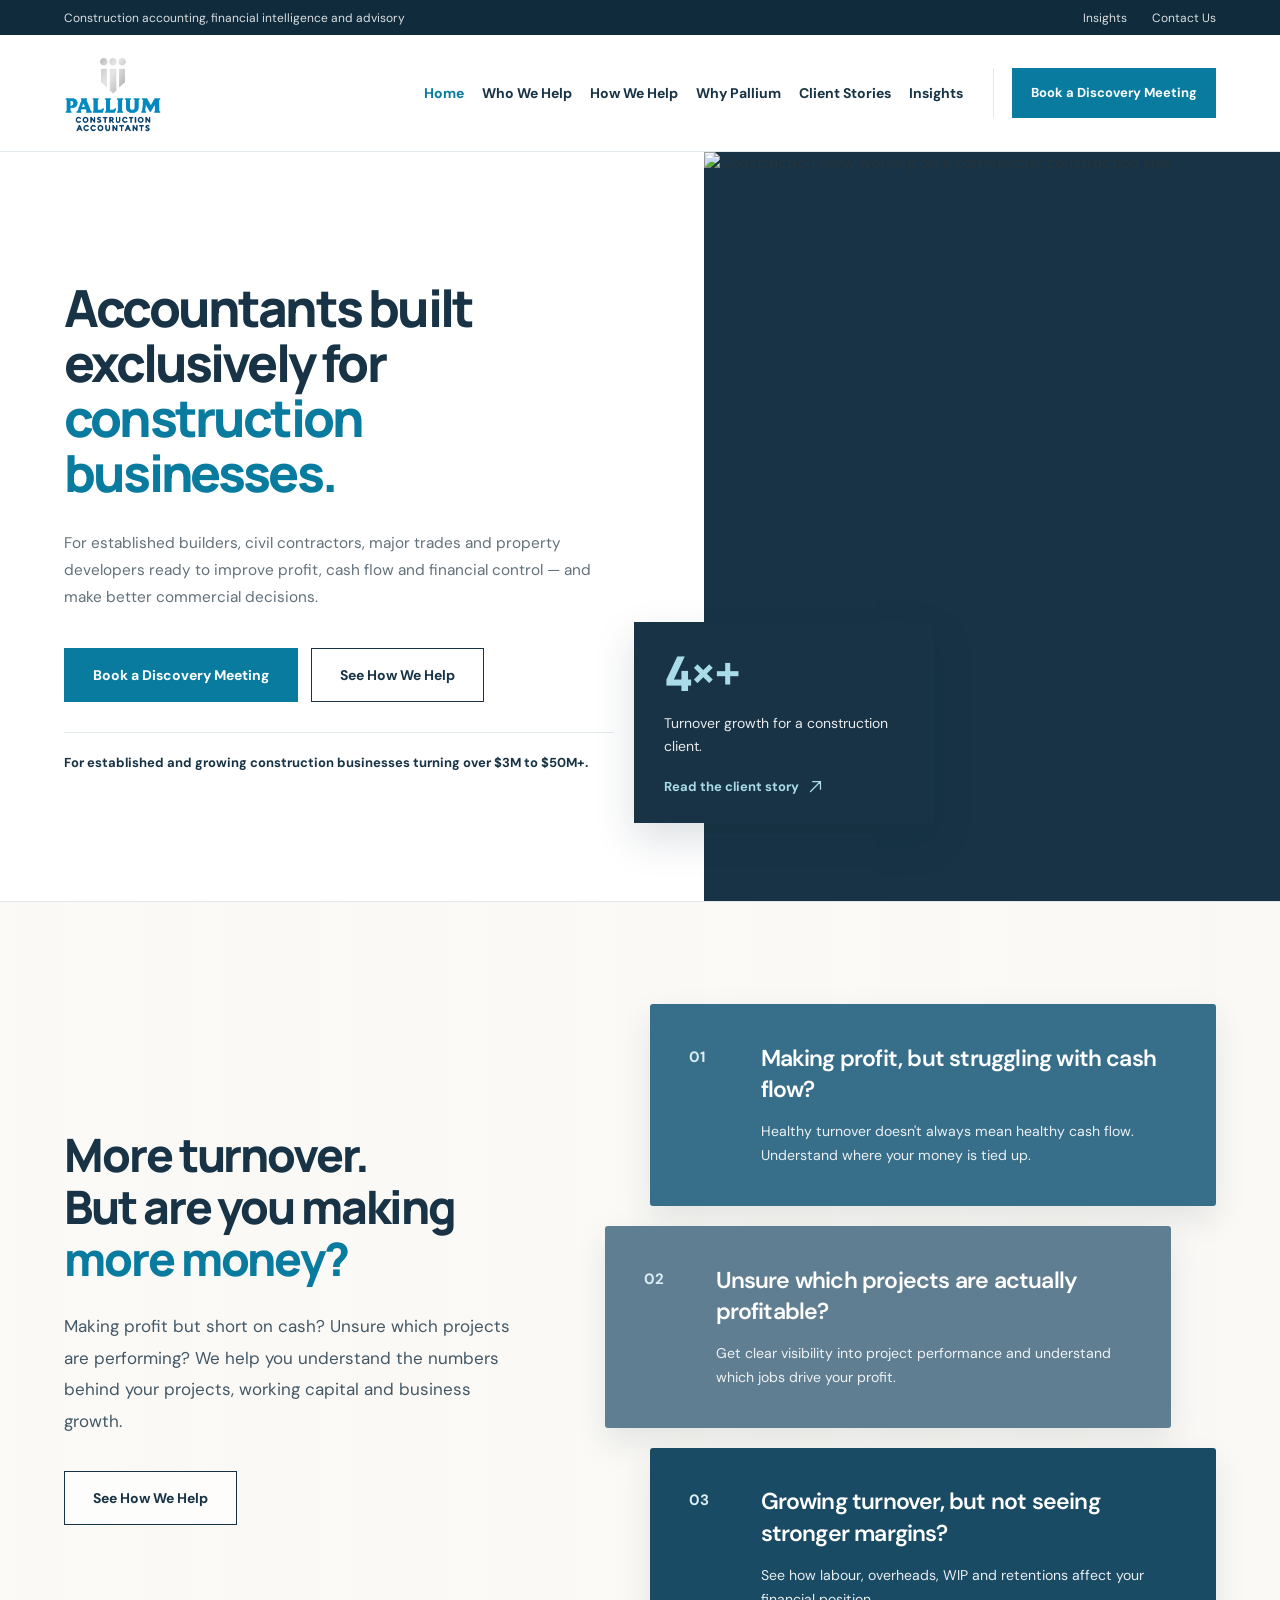
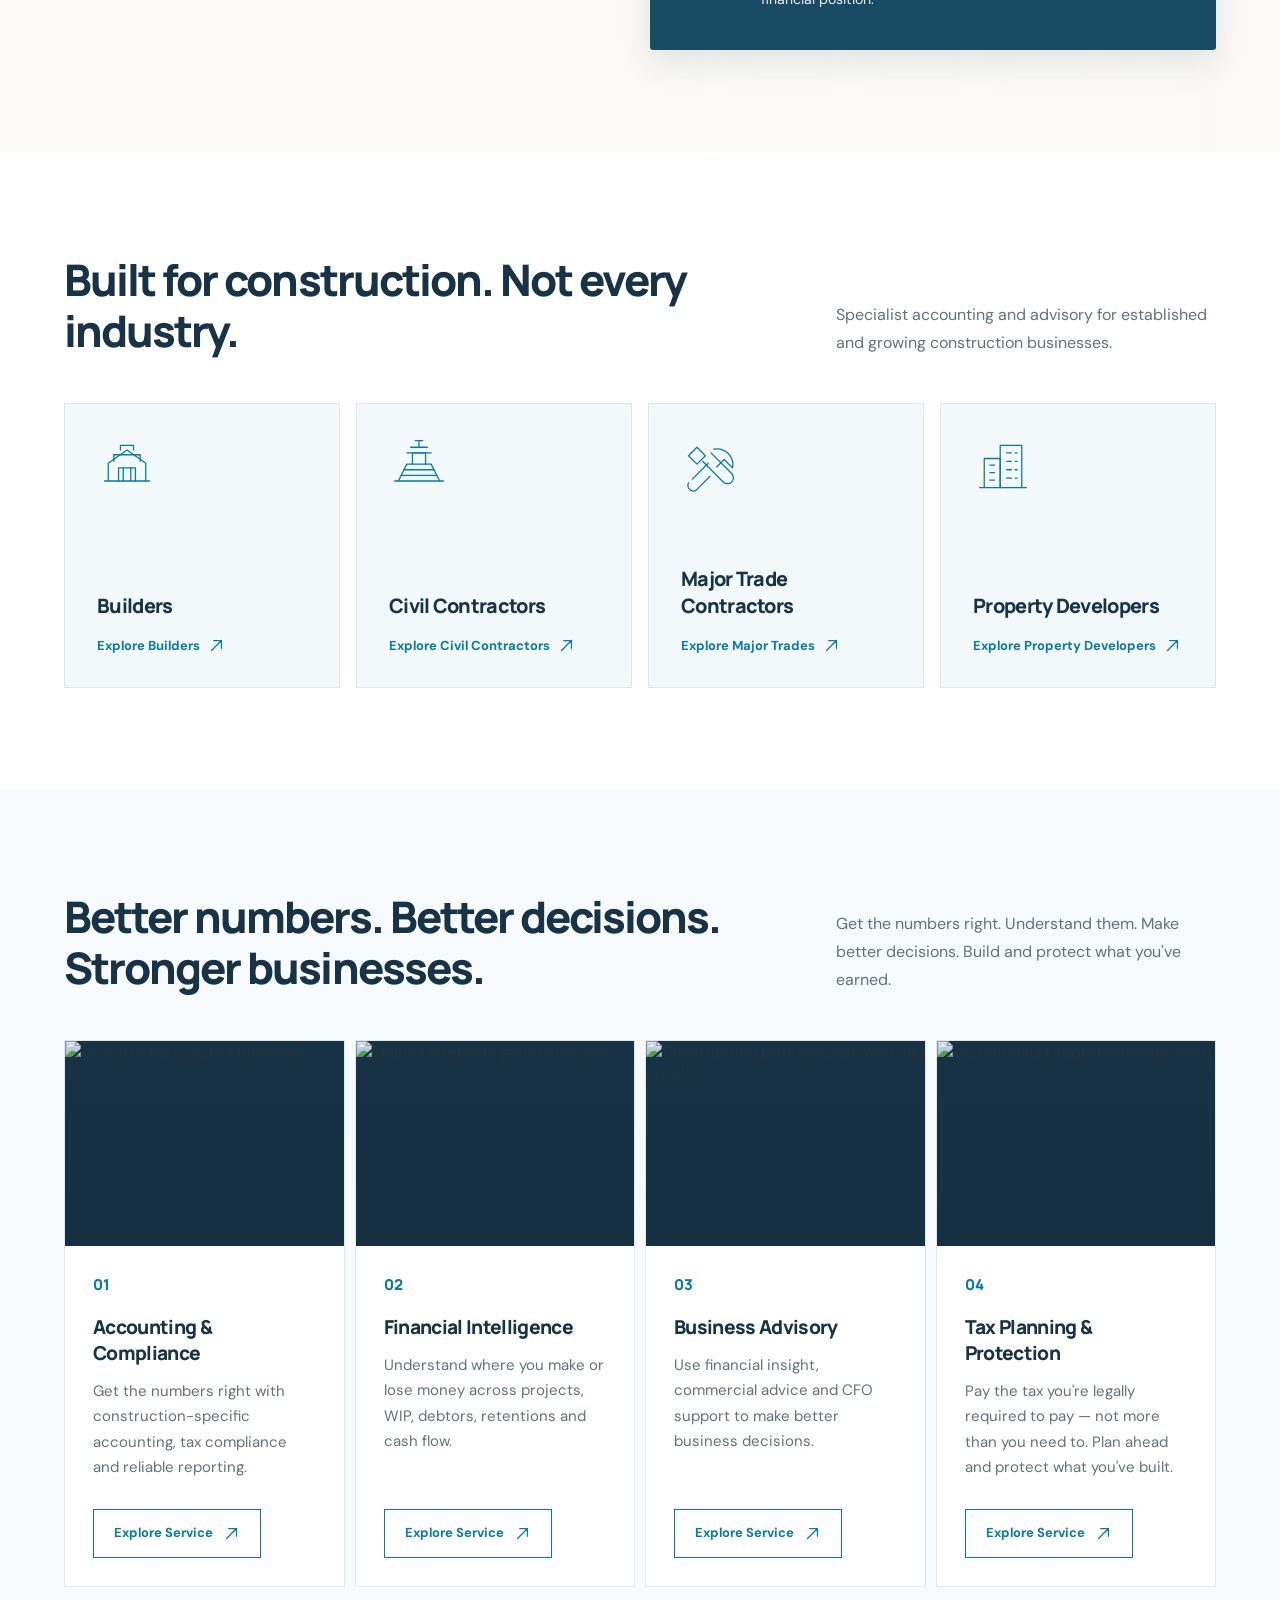
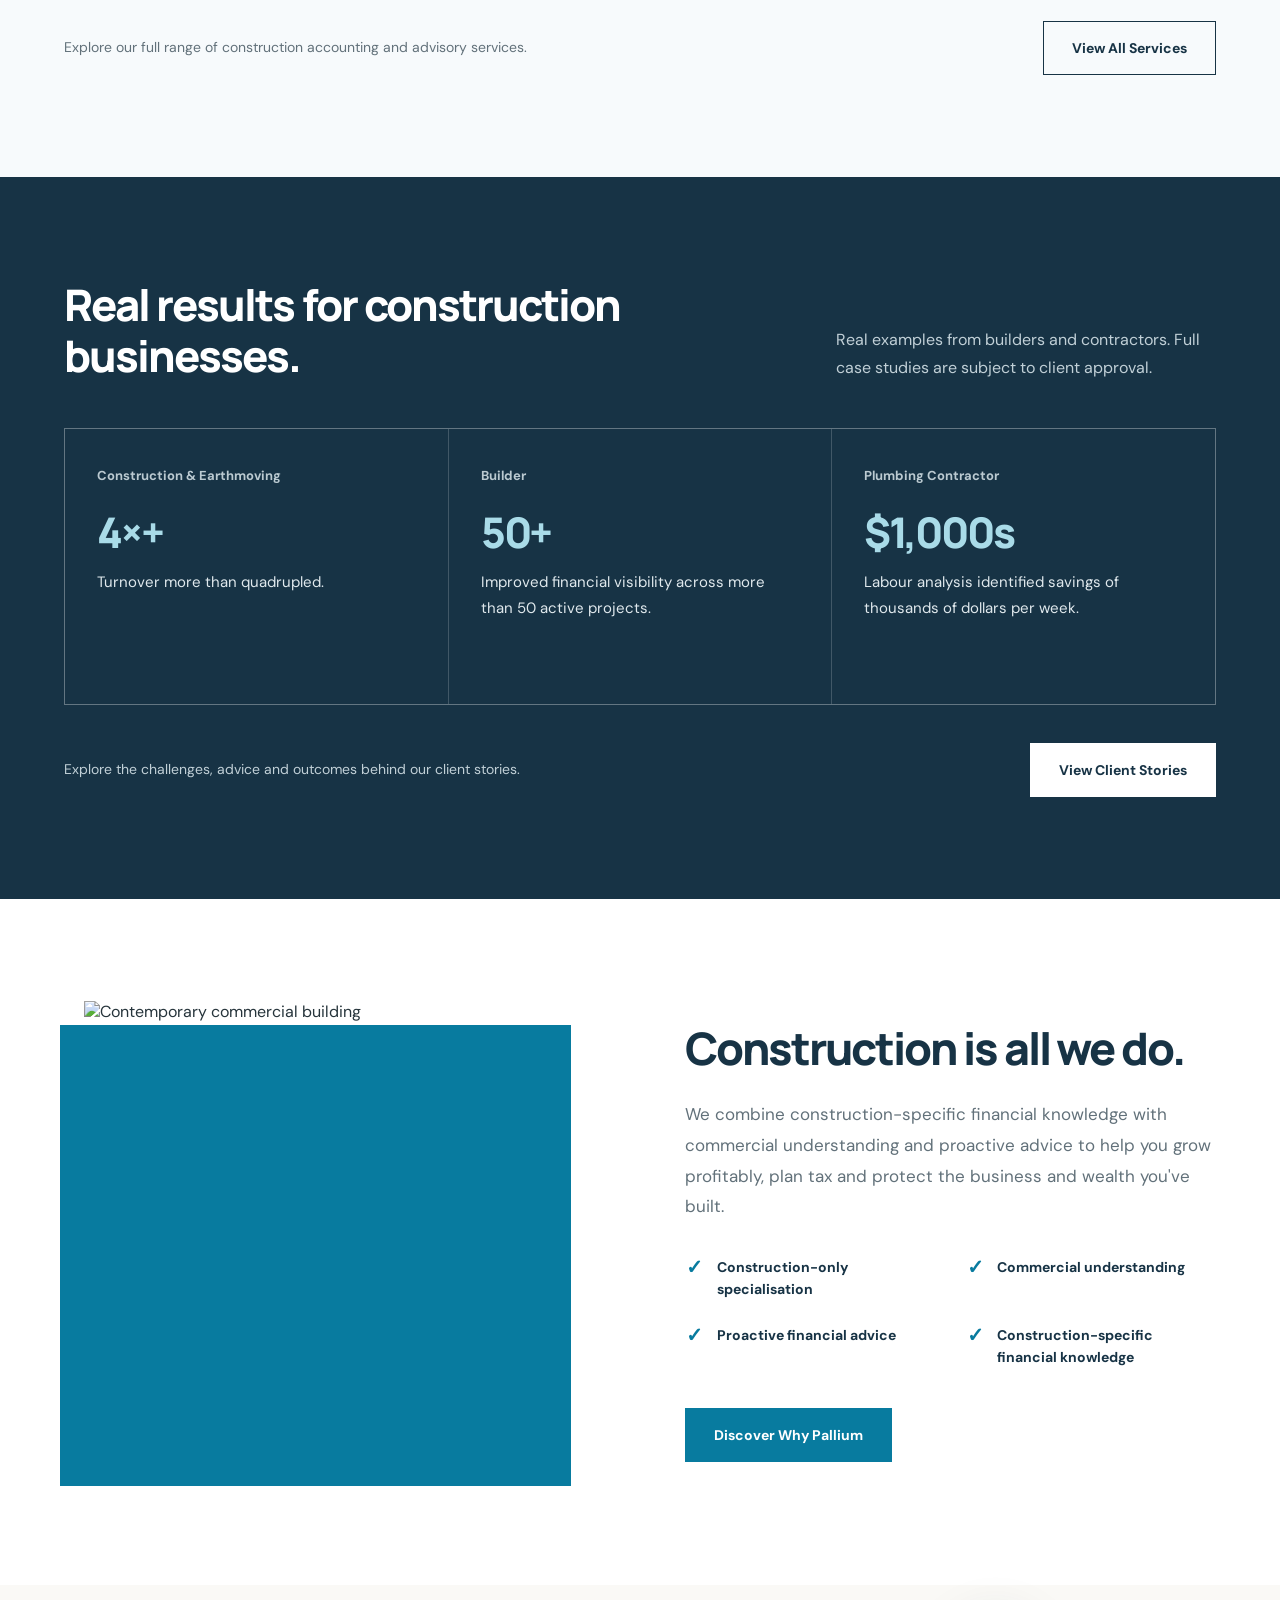
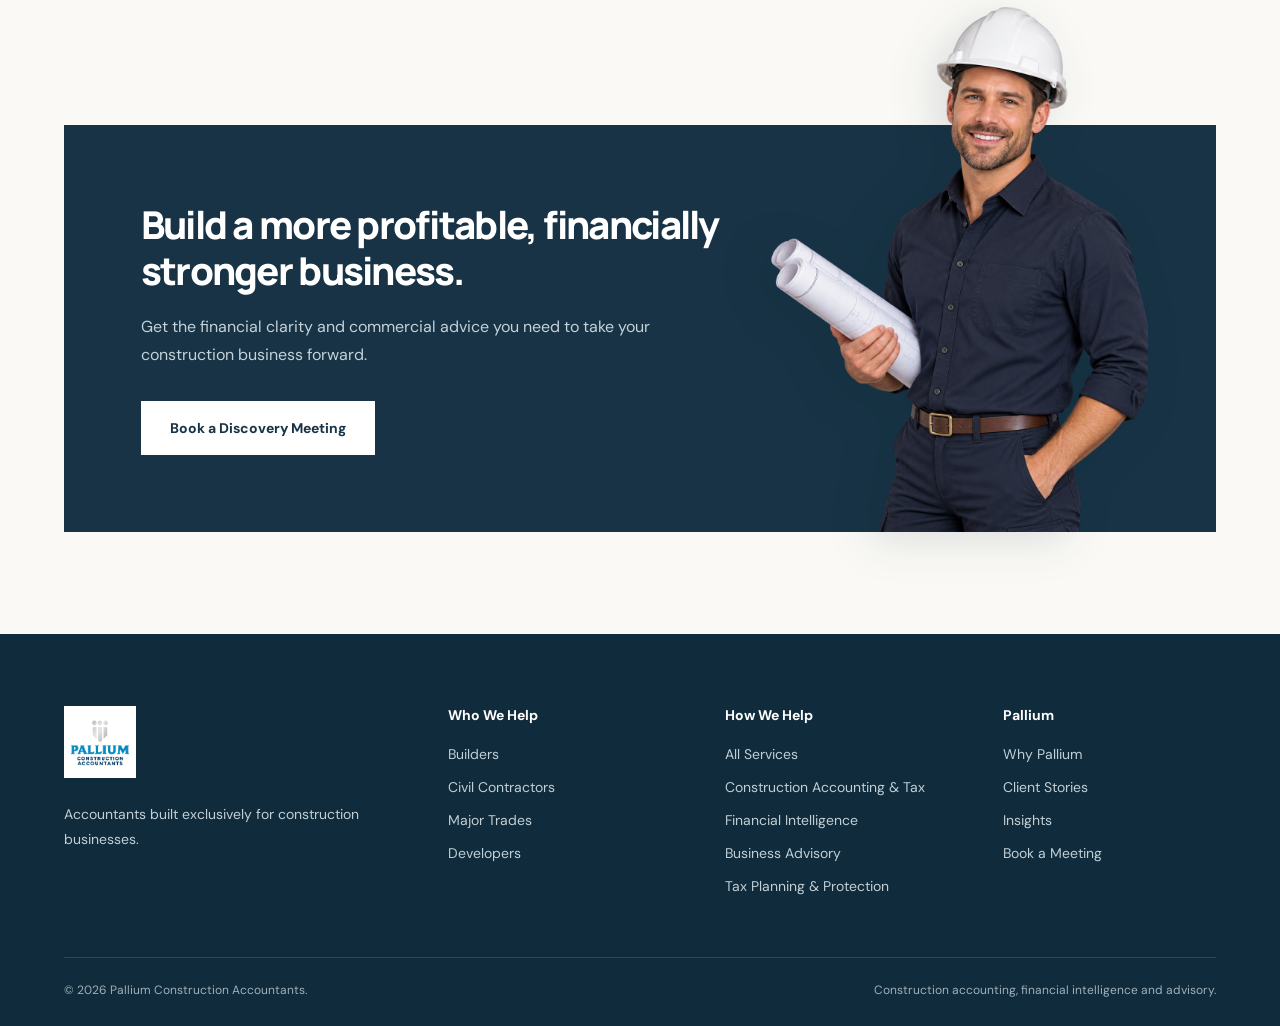
==== index.html @ 5f6cdbf8 "Add files via upload" ====
<!DOCTYPE html>
<html lang="en-AU">
<head>
  <meta charset="UTF-8">
  <meta name="viewport" content="width=device-width, initial-scale=1.0">

  <title>Pallium | Construction Accountants &amp; Business Advisory</title>
  <meta name="description" content="Specialist construction accounting, financial intelligence and advisory for builders, civil contractors, major trades and property developers.">

  <link rel="preconnect" href="https://fonts.googleapis.com">
  <link rel="preconnect" href="https://fonts.gstatic.com" crossorigin>
  <link href="https://fonts.googleapis.com/css2?family=DM+Sans:wght@400;500;600;700&family=Manrope:wght@400;500;600;700;800&display=swap" rel="stylesheet">

  <style>
    /* =========================================
       GLOBAL
    ========================================= */

    :root {
      --navy: #173345;
      --navy-dark: #102b3b;
      --blue: #087b9f;
      --blue-dark: #056380;
      --sky: #a9dbe8;
      --ivory: #faf9f6;
      --light: #f4f8fa;
      --text: #26343b;
      --muted: #62717a;
      --border: #e0e8eb;
      --heading: "Manrope", sans-serif;
      --body: "DM Sans", sans-serif;
      --container: 1360px;
      --gutter: clamp(22px, 5vw, 80px);
      --header-height: 116px;
      --header-scrolled-height: 100px;
    }

    *,
    *::before,
    *::after {
      box-sizing: border-box;
      margin: 0;
      padding: 0;
    }

    html {
      scroll-behavior: smooth;
      scroll-padding-top: 112px;
    }

    body {
      background: #fff;
      color: var(--text);
      font-family: var(--body);
      -webkit-font-smoothing: antialiased;
      overflow-x: hidden;
    }

    a {
      color: inherit;
      text-decoration: none;
    }

    button {
      font: inherit;
      cursor: pointer;
    }

    img,
    svg {
      display: block;
    }

    img {
      max-width: 100%;
    }

    :focus-visible {
      outline: 3px solid var(--blue);
      outline-offset: 4px;
    }

    .container {
      width: min(
        calc(100% - var(--gutter) * 2),
        var(--container)
      );
      margin-inline: auto;
    }

    .section {
      padding: clamp(76px, 8vw, 116px) 0;
    }

    .section-title {
      color: var(--navy);
      font-family: var(--heading);
      font-size: clamp(32px, 3.4vw, 46px);
      font-weight: 800;
      line-height: 1.17;
      letter-spacing: -.045em;
    }

    .section-description {
      color: var(--muted);
      font-size: 16px;
      line-height: 1.75;
    }

    .section-heading {
      display: flex;
      align-items: end;
      justify-content: space-between;
      gap: 40px;
      margin-bottom: 46px;
    }

    .section-heading .section-title {
      max-width: 780px;
    }

    .section-heading .section-description {
      max-width: 380px;
    }

    /* =========================================
       BUTTONS
    ========================================= */

    .btn {
      display: inline-flex;
      align-items: center;
      justify-content: center;
      gap: 10px;
      min-height: 54px;
      padding: 0 28px;
      border: 1.5px solid transparent;
      border-radius: 0;
      font-family: var(--body);
      font-size: 14px;
      font-weight: 700;
      line-height: 1.3;
      text-align: center;
      transition:
        background .2s ease,
        color .2s ease,
        border-color .2s ease;
    }

    .btn-primary {
      background: var(--blue);
      border-color: var(--blue);
      color: #fff;
    }

    .btn-primary:hover {
      background: var(--blue-dark);
      border-color: var(--blue-dark);
    }

    .btn-outline {
      background: transparent;
      border-color: var(--navy);
      color: var(--navy);
    }

    .btn-outline:hover {
      background: var(--navy);
      color: #fff;
    }

    .btn-white {
      background: #fff;
      border-color: #fff;
      color: var(--navy);
    }

    .btn-white:hover {
      background: var(--sky);
      border-color: var(--sky);
    }

    .text-link {
      display: inline-flex;
      align-items: center;
      justify-content: center;
      gap: 10px;
      min-height: 49px;
      padding: 0 20px;
      border: 1.5px solid var(--blue);
      background: transparent;
      color: var(--blue);
      font-size: 13px;
      font-weight: 700;
      line-height: 1.4;
      transition:
        background .2s ease,
        color .2s ease;
    }

    .text-link:hover {
      background: var(--blue);
      color: #fff;
    }

    .text-link svg,
    .industry-link svg,
    .hero-proof-link svg {
      width: 17px;
      height: 17px;
      flex-shrink: 0;
      fill: none;
      stroke: currentColor;
      stroke-width: 1.8;
      stroke-linecap: round;
      stroke-linejoin: round;
    }

    .skip-link {
      position: fixed;
      z-index: 2000;
      top: -70px;
      left: 20px;
      padding: 12px 20px;
      background: var(--navy);
      color: #fff;
    }

    .skip-link:focus {
      top: 15px;
    }

    /* =========================================
       TOP BAR
    ========================================= */

    .topbar {
      background: var(--navy-dark);
      color: rgba(255,255,255,.85);
      font-size: 12px;
    }

    .topbar-inner {
      display: flex;
      align-items: center;
      justify-content: space-between;
      gap: 20px;
      min-height: 35px;
    }

    .topbar-links {
      display: flex;
      gap: 25px;
    }

    .topbar a:hover {
      color: var(--sky);
    }

    /* =========================================
       HEADER
    ========================================= */

    .header {
      position: sticky;
      top: 0;
      z-index: 1000;
      background: rgba(255,255,255,.97);
      -webkit-backdrop-filter: blur(16px);
      backdrop-filter: blur(16px);
      border-bottom: 1px solid rgba(224,232,235,.85);
      transition:
        background .3s ease,
        box-shadow .3s ease;
    }

    .header.scrolled {
      background: rgba(255,255,255,.90);
      box-shadow: 0 10px 30px rgba(16,43,59,.08);
    }

    .header-inner {
      display: flex;
      align-items: center;
      gap: 30px;
      height: var(--header-height);
      transition: height .3s ease;
    }

    .header.scrolled .header-inner {
      height: var(--header-scrolled-height);
    }

    .logo {
      display: inline-flex;
      align-items: center;
      flex-shrink: 0;
    }

    .logo img {
      width: auto;
      height: 98px;
      max-width: 270px;
      object-fit: contain;
      transition:
        height .3s ease,
        max-width .3s ease;
    }

    .header.scrolled .logo img {
      height: 86px;
      max-width: 245px;
    }

    .nav {
      display: flex;
      align-items: center;
      gap: clamp(18px, 2vw, 32px);
      margin-left: auto;
    }

    .nav > a:not(.nav-mobile-cta) {
      color: var(--navy);
      font-size: 14px;
      font-weight: 700;
      white-space: nowrap;
      transition: color .2s ease;
    }

    .nav > a:hover,
    .nav > a.active {
      color: var(--blue);
    }

    .header-actions {
      flex-shrink: 0;
      padding-left: 25px;
      border-left: 1px solid var(--border);
    }

    .header-actions .btn {
      min-height: 50px;
      padding-inline: 22px;
      white-space: nowrap;
    }

    .nav-mobile-cta,
    .menu-toggle {
      display: none;
    }

    .menu-toggle {
      align-items: center;
      justify-content: center;
      width: 48px;
      height: 48px;
      margin-left: auto;
      border: 1px solid var(--navy);
      background: rgba(255,255,255,.9);
    }

    .hamburger {
      display: grid;
      gap: 5px;
      width: 22px;
    }

    .hamburger span {
      width: 100%;
      height: 2px;
      background: var(--navy);
      transition:
        transform .2s ease,
        opacity .2s ease;
    }

    .menu-toggle[aria-expanded="true"]
    .hamburger span:nth-child(1) {
      transform: translateY(7px) rotate(45deg);
    }

    .menu-toggle[aria-expanded="true"]
    .hamburger span:nth-child(2) {
      opacity: 0;
    }

    .menu-toggle[aria-expanded="true"]
    .hamburger span:nth-child(3) {
      transform: translateY(-7px) rotate(-45deg);
    }

    /* =========================================
       HERO
    ========================================= */

    .hero {
      position: relative;
      min-height: calc(100svh - 151px);
      isolation: isolate;
      border-bottom: 1px solid var(--border);
    }

    .hero-grid {
      display: grid;
      grid-template-columns: 55% 45%;
      align-items: center;
      min-height: calc(100svh - 151px);
    }

    .hero-content {
      position: relative;
      z-index: 2;
      padding:
        clamp(50px, 7vh, 90px)
        65px
        clamp(50px, 7vh, 90px)
        0;
    }

    .hero h1 {
      max-width: 680px;
      color: var(--navy);
      font-family: var(--heading);
      font-size: clamp(38px, 4vw, 62px);
      font-weight: 800;
      line-height: 1.075;
      letter-spacing: -.055em;
    }

    .hero h1 span {
      color: var(--blue);
    }

    .hero-description {
      max-width: 550px;
      margin-top: 30px;
      color: var(--muted);
      font-size: clamp(15px, 1.2vw, 18px);
      line-height: 1.78;
    }

    .hero-actions {
      display: flex;
      flex-wrap: wrap;
      gap: 13px;
      margin-top: 36px;
    }

    .hero-note {
      max-width: 550px;
      margin-top: 30px;
      padding-top: 20px;
      border-top: 1px solid var(--border);
      color: var(--navy);
      font-size: 13px;
      font-weight: 700;
      line-height: 1.6;
    }

    .hero-media {
      position: absolute;
      z-index: 0;
      inset: 0 0 0 auto;
      width: 45%;
      overflow: hidden;
      background: var(--navy);
    }

    .hero-media > img {
      width: 100%;
      height: 100%;
      object-fit: cover;
      object-position: 55% center;
    }

    .hero-proof {
      position: absolute;
      z-index: 3;
      left: calc(55% - 70px);
      bottom: 78px;
      display: block;
      width: 300px;
      max-width: calc(100% - 40px);
      padding: 27px 30px;
      background: var(--navy);
      color: #fff;
      box-shadow: 0 16px 38px rgba(16,43,59,.15);
      transition:
        background .2s ease,
        transform .2s ease;
    }

    .hero-proof:hover {
      background: var(--navy-dark);
      transform: translateY(-3px);
    }

    .hero-proof strong {
      display: block;
      color: var(--sky);
      font-family: var(--heading);
      font-size: 48px;
      font-weight: 800;
      line-height: 1;
      letter-spacing: -.055em;
    }

    .hero-proof p {
      max-width: 240px;
      margin-top: 15px;
      color: rgba(255,255,255,.9);
      font-size: 14px;
      line-height: 1.65;
    }

    .hero-proof-link {
      display: inline-flex;
      align-items: center;
      gap: 8px;
      margin-top: 20px;
      color: var(--sky);
      font-size: 13px;
      font-weight: 700;
    }

    /* =========================================
       CUSTOMER CHALLENGES
    ========================================= */

    .problems {
      background-color: var(--ivory);
      background-image:
        linear-gradient(
          90deg,
          rgba(250,249,246,.95),
          rgba(250,249,246,.91)
        ),
        url("https://images.unsplash.com/photo-1504307651254-35680f356dfd?auto=format&fit=crop&w=2200&q=85");
      background-size: cover;
      background-position: center;
    }

    .problems-layout {
      display: grid;
      grid-template-columns: minmax(0,.85fr) minmax(0,1.15fr);
      align-items: center;
      gap: clamp(55px, 7vw, 110px);
    }

    .problems-intro {
      max-width: 570px;
    }

    .problems-intro .section-title {
      font-size: clamp(38px, 3.6vw, 59px);
      line-height: 1.13;
    }

    .problems-intro .section-title span {
      color: var(--blue);
    }

    .problems-intro .section-description {
      max-width: 520px;
      margin-top: 26px;
      color: #435866;
      font-size: 17px;
      line-height: 1.85;
    }

    .problems-button {
      margin-top: 34px;
      background: rgba(255,255,255,.72);
    }

    .problem-list {
      display: flex;
      flex-direction: column;
      gap: 20px;
      width: 100%;
    }

    .problem-card {
      display: grid;
      grid-template-columns: 42px 1fr;
      align-items: start;
      gap: 30px;
      min-height: 195px;
      padding: clamp(30px, 3vw, 44px);
      color: #fff;
      border-radius: 3px;
      box-shadow: 0 13px 32px rgba(20,45,60,.1);
    }

    .problem-card:nth-child(1) {
      background: #376f8b;
      margin-left: 45px;
    }

    .problem-card:nth-child(2) {
      background: #607e91;
      margin-right: 45px;
    }

    .problem-card:nth-child(3) {
      background: #194b65;
      margin-left: 45px;
    }

    .problem-number {
      padding-top: 4px;
      color: #d9edf4;
      font-size: 15px;
      font-weight: 700;
      letter-spacing: .06em;
    }

    .problem-content h3 {
      max-width: 540px;
      color: #fff;
      font-family: var(--body);
      font-size: clamp(21px, 1.8vw, 28px);
      font-weight: 600;
      line-height: 1.35;
      letter-spacing: -.035em;
    }

    .problem-content p {
      max-width: 540px;
      margin-top: 15px;
      color: rgba(255,255,255,.9);
      font-size: clamp(14px, 1.1vw, 16px);
      line-height: 1.7;
    }

    /* =========================================
       WHO WE HELP
    ========================================= */

    .industries {
      background: #fff;
    }

    .industry-grid {
      display: grid;
      grid-template-columns: repeat(4, minmax(0,1fr));
      gap: 16px;
    }

    .industry-card {
      display: flex;
      flex-direction: column;
      justify-content: space-between;
      min-height: 285px;
      padding: clamp(25px, 2.5vw, 38px);
      background: #f3f8fa;
      border: 1px solid #dce7ec;
      color: var(--navy);
      transition:
        background .25s ease,
        border-color .25s ease,
        transform .25s ease;
    }

    .industry-card:hover {
      background: #e9f3f7;
      border-color: #b8d3df;
      transform: translateY(-4px);
    }

    .industry-icon {
      display: flex;
      align-items: center;
      justify-content: center;
      width: 60px;
      height: 60px;
      color: var(--blue);
    }

    .industry-icon svg {
      width: 100%;
      height: 100%;
      fill: none;
      stroke: currentColor;
      stroke-width: 1.35;
      stroke-linecap: round;
      stroke-linejoin: round;
    }

    .industry-body {
      margin-top: 42px;
    }

    .industry-body h3 {
      color: var(--navy);
      font-family: var(--heading);
      font-size: clamp(19px, 1.55vw, 23px);
      font-weight: 800;
      line-height: 1.35;
      letter-spacing: -.035em;
    }

    .industry-link {
      display: inline-flex;
      align-items: center;
      gap: 8px;
      margin-top: 17px;
      color: var(--blue);
      font-size: 13px;
      font-weight: 700;
    }

    /* =========================================
       HOW WE HELP — EVEN BUTTONS
    ========================================= */

    .services {
      background: #f7fafc;
    }

    .service-grid {
      display: grid;
      grid-template-columns: repeat(4, minmax(0,1fr));
      gap: 10px;
      align-items: stretch;
    }

    .service-card {
      display: flex;
      flex-direction: column;
      min-width: 0;
      height: 100%;
      overflow: hidden;
      background: #fff;
      border: 1px solid var(--border);
      transition:
        box-shadow .25s ease,
        transform .25s ease;
    }

    .service-card:hover {
      transform: translateY(-4px);
      box-shadow: 0 14px 35px rgba(23,51,69,.08);
    }

    .service-image {
      position: relative;
      width: 100%;
      height: clamp(185px, 16vw, 235px);
      overflow: hidden;
      background: var(--navy);
    }

    .service-image img {
      width: 100%;
      height: 100%;
      object-fit: cover;
    }

    .service-image::after {
      content: "";
      position: absolute;
      inset: 0;
      background: linear-gradient(
        180deg,
        rgba(16,43,59,.08),
        rgba(16,43,59,.35)
      );
      pointer-events: none;
    }

    .service-content {
      display: flex;
      flex-direction: column;
      flex: 1;
      padding: clamp(24px, 2.2vw, 35px);
    }

    .service-number {
      display: block;
      color: var(--blue);
      font-family: var(--heading);
      font-size: 15px;
      font-weight: 800;
    }

    .service-content h3 {
      margin-top: 20px;
      color: var(--navy);
      font-family: var(--heading);
      font-size: clamp(19px, 1.5vw, 23px);
      font-weight: 800;
      line-height: 1.35;
      letter-spacing: -.035em;
    }

    .service-content p {
      margin-top: 12px;
      margin-bottom: 28px;
      color: var(--muted);
      font-size: 15px;
      line-height: 1.7;
    }

    /*
      IMPORTANT:
      margin-top: auto pushes every button
      to the bottom of its service card.
    */

    .service-content .text-link {
      align-self: flex-start;
      margin-top: auto;
    }

    .services-bottom {
      display: flex;
      align-items: center;
      justify-content: space-between;
      flex-wrap: wrap;
      gap: 24px;
      margin-top: 34px;
    }

    .services-bottom p {
      max-width: 520px;
      color: var(--muted);
      font-size: 14px;
      line-height: 1.7;
    }

    /* =========================================
       CLIENT RESULTS
    ========================================= */

    .results {
      background: var(--navy);
      color: #fff;
    }

    .results .section-title {
      color: #fff;
    }

    .results .section-description {
      color: #c1d0d7;
    }

    .results-grid {
      display: grid;
      grid-template-columns: repeat(3, minmax(0,1fr));
      gap: 1px;
      background: rgba(255,255,255,.18);
      border: 1px solid rgba(255,255,255,.18);
    }

    .result-card {
      display: flex;
      flex-direction: column;
      min-height: 275px;
      padding: 38px 32px;
      background: var(--navy);
    }

    .result-sector {
      color: #bbcad1;
      font-size: 13px;
      font-weight: 700;
    }

    .result-stat {
      display: block;
      margin-top: 25px;
      color: var(--sky);
      font-family: var(--heading);
      font-size: clamp(34px, 3.3vw, 49px);
      font-weight: 800;
      line-height: 1.1;
      letter-spacing: -.05em;
    }

    .result-card p {
      max-width: 330px;
      margin-top: 15px;
      color: #e0e9ed;
      font-size: 15px;
      line-height: 1.7;
    }

    .results-bottom {
      display: flex;
      justify-content: space-between;
      align-items: center;
      flex-wrap: wrap;
      gap: 25px;
      margin-top: 38px;
    }

    .results-bottom p {
      color: #c1d0d7;
      font-size: 14px;
      line-height: 1.7;
    }

    /* =========================================
       WHY PALLIUM
    ========================================= */

    .why {
      background: #fff;
      overflow: hidden;
    }

    .why-layout {
      display: grid;
      grid-template-columns: 1fr 1fr;
      align-items: center;
      gap: clamp(55px, 7vw, 115px);
    }

    .why-visual {
      position: relative;
      isolation: isolate;
      margin-left: 20px;
      margin-bottom: 20px;
    }

    .why-visual::before {
      content: "";
      position: absolute;
      z-index: -1;
      inset: 24px 24px -24px -24px;
      background: var(--blue);
    }

    .why-visual img {
      width: 100%;
      height: clamp(380px, 36vw, 490px);
      object-fit: cover;
    }

    .why-content {
      max-width: 610px;
    }

    .why-content .section-title {
      font-size: clamp(34px, 3.5vw, 49px);
    }

    .why-content .section-description {
      max-width: 545px;
      margin-top: 25px;
      font-size: 17px;
      line-height: 1.8;
    }

    .why-points {
      display: grid;
      grid-template-columns: repeat(2, minmax(0,1fr));
      column-gap: 30px;
      row-gap: 25px;
      margin-top: 35px;
    }

    .why-point {
      display: flex;
      align-items: flex-start;
      gap: 12px;
      color: var(--navy);
      font-size: 14px;
      font-weight: 700;
      line-height: 1.55;
    }

    .why-check {
      display: inline-flex;
      flex: 0 0 20px;
      align-items: center;
      justify-content: center;
      width: 20px;
      height: 20px;
      color: var(--blue);
      font-size: 20px;
      line-height: 1;
    }

    .why-content .btn {
      margin-top: 39px;
    }

    /* =========================================
       FINAL CTA
    ========================================= */

    .final-cta {
      padding-top: clamp(120px, 11vw, 170px);
      padding-bottom: clamp(76px, 8vw, 116px);
      background: var(--ivory);
    }

    .final-cta-inner {
      position: relative;
      display: flex;
      align-items: center;
      min-height: 385px;
      padding: clamp(45px, 6vw, 78px);
      background: var(--navy);
      isolation: isolate;
    }

    .final-cta-content {
      position: relative;
      z-index: 2;
      width: 64%;
      max-width: 710px;
    }

    .final-cta h2 {
      max-width: 690px;
      color: #fff;
      font-family: var(--heading);
      font-size: clamp(30px, 3vw, 44px);
      font-weight: 800;
      line-height: 1.18;
      letter-spacing: -.045em;
    }

    .final-cta p {
      max-width: 510px;
      margin-top: 20px;
      color: #c4d2d9;
      font-size: 16px;
      line-height: 1.75;
    }

    .final-cta .btn {
      margin-top: 32px;
    }

    .final-cta-person {
      position: absolute;
      z-index: 1;
      right: 3%;
      bottom: 0;
      width: min(41%, 500px);
      height: auto;
      max-height: 540px;
      object-fit: contain;
      object-position: bottom center;
      pointer-events: none;
      filter: drop-shadow(
        -12px 8px 22px rgba(9,31,43,.12)
      );
    }

    /* =========================================
       FOOTER
    ========================================= */

    .footer {
      padding: 72px 0 28px;
      background: var(--navy-dark);
      color: #c1cfd6;
    }

    .footer-grid {
      display: grid;
      grid-template-columns: 1.5fr repeat(3,1fr);
      gap: clamp(30px, 5vw, 70px);
    }

    .footer-logo {
      width: auto;
      height: 72px;
      max-width: 200px;
      object-fit: contain;
      padding: 6px;
      background: #fff;
    }

    .footer-about {
      max-width: 340px;
      margin-top: 24px;
      color: #c1cfd6;
      font-size: 14px;
      line-height: 1.8;
    }

    .footer h4 {
      margin-bottom: 20px;
      color: #fff;
      font-size: 14px;
      font-weight: 700;
    }

    .footer ul {
      display: grid;
      gap: 12px;
      list-style: none;
      font-size: 14px;
      line-height: 1.5;
    }

    .footer ul a:hover {
      color: var(--sky);
    }

    .footer-bottom {
      display: flex;
      justify-content: space-between;
      flex-wrap: wrap;
      gap: 15px;
      margin-top: 60px;
      padding-top: 24px;
      border-top: 1px solid rgba(255,255,255,.13);
      color: #9fb1bb;
      font-size: 12px;
    }

    /* =========================================
       MOBILE BOOKING BAR
    ========================================= */

    .mobile-cta {
      display: none;
      position: fixed;
      z-index: 900;
      left: 0;
      right: 0;
      bottom: 0;
      padding:
        12px 18px
        calc(12px + env(safe-area-inset-bottom, 0px));
      background: #fff;
      border-top: 1px solid var(--border);
      box-shadow: 0 -6px 24px rgba(0,0,0,.08);
      transition: transform .25s ease;
    }

    .mobile-cta .btn {
      width: 100%;
    }

    .mobile-cta.hidden {
      transform: translateY(110%);
    }

    /* =========================================
       RESPONSIVE
    ========================================= */

    @media (max-width: 1380px) {
      .nav {
        gap: 18px;
      }

      .header-actions {
        padding-left: 18px;
      }

      .header-actions .btn {
        padding-inline: 18px;
        font-size: 13px;
      }
    }

    @media (max-width: 1200px) {
      :root {
        --header-height: 100px;
        --header-scrolled-height: 90px;
      }

      .logo img {
        height: 86px;
        max-width: 235px;
      }

      .header.scrolled .logo img {
        height: 77px;
        max-width: 215px;
      }

      .menu-toggle {
        display: flex;
      }

      .header-actions {
        display: none;
      }

      .nav {
        display: none;
        position: absolute;
        top: 100%;
        left: 0;
        right: 0;
        flex-direction: column;
        align-items: stretch;
        gap: 0;
        margin: 0;
        padding: 14px var(--gutter) 28px;
        background: rgba(255,255,255,.97);
        border-bottom: 1px solid var(--border);
        box-shadow: 0 18px 28px rgba(0,0,0,.08);
        max-height: calc(100svh - 100px);
        overflow-y: auto;
      }

      .nav.is-open {
        display: flex;
      }

      .nav > a:not(.nav-mobile-cta) {
        padding: 17px 0;
        border-bottom: 1px solid var(--border);
        font-size: 16px;
      }

      .nav .nav-mobile-cta {
        display: flex;
        margin-top: 18px;
        padding: 16px;
        background: var(--blue);
        color: #fff;
      }

      .industry-grid,
      .service-grid {
        grid-template-columns: repeat(2, minmax(0,1fr));
      }

      .service-grid {
        gap: 16px;
      }

      .service-image {
        height: 250px;
      }

      .service-content {
        padding: 32px;
      }

      .footer-grid {
        grid-template-columns: repeat(2,1fr);
      }
    }

    @media (max-width: 960px) {
      .hero,
      .hero-grid {
        min-height: 0;
      }

      .hero-grid {
        display: block;
      }

      .hero-content {
        padding: 60px 0 55px;
      }

      .hero-media {
        position: relative;
        width: 100%;
        height: 390px;
      }

      .hero-proof {
        left: var(--gutter);
        bottom: 28px;
      }

      .problems-layout,
      .why-layout {
        grid-template-columns: 1fr;
        gap: 55px;
      }

      .problem-list {
        max-width: 820px;
        margin-inline: auto;
      }

      .section-heading {
        display: block;
      }

      .section-heading .section-description {
        max-width: 620px;
        margin-top: 20px;
      }

      .results-grid {
        grid-template-columns: 1fr;
      }

      .result-card {
        min-height: 0;
      }

      .why-visual {
        max-width: 740px;
      }

      .why-visual img {
        height: 430px;
      }

      .final-cta-content {
        width: 63%;
      }

      .final-cta-person {
        right: 0;
        width: 42%;
      }
    }

    @media (max-width: 650px) {
      :root {
        --header-height: 82px;
        --header-scrolled-height: 76px;
      }

      html {
        scroll-padding-top: 86px;
      }

      body {
        padding-bottom:
          calc(80px + env(safe-area-inset-bottom, 0px));
      }

      .topbar {
        display: none;
      }

      .logo img {
        height: 73px;
        max-width: 200px;
      }

      .header.scrolled .logo img {
        height: 67px;
        max-width: 190px;
      }

      .section {
        padding: 72px 0;
      }

      .section-title {
        font-size: clamp(30px, 8vw, 39px);
      }

      .hero-content {
        padding: 48px 0 45px;
      }

      .hero h1 {
        font-size: clamp(34px, 9vw, 44px);
      }

      .hero-description {
        margin-top: 24px;
        font-size: 16px;
      }

      .hero-actions {
        flex-direction: column;
        margin-top: 29px;
      }

      .hero-actions .btn {
        width: 100%;
      }

      .hero-media {
        height: 340px;
      }

      .hero-proof {
        left: 20px;
        bottom: 20px;
        width: min(285px, calc(100% - 40px));
        padding: 20px 22px;
      }

      .hero-proof strong {
        font-size: 39px;
      }

      .problems-layout {
        gap: 40px;
      }

      .problems-intro .section-title {
        font-size: clamp(34px, 8.5vw, 44px);
      }

      .problems-intro .section-description {
        margin-top: 20px;
        font-size: 15px;
      }

      .problems-button {
        width: 100%;
        margin-top: 26px;
      }

      .problem-list {
        gap: 14px;
      }

      .problem-card {
        grid-template-columns: 1fr;
        gap: 20px;
        min-height: 0;
        margin-left: 0 !important;
        margin-right: 0 !important;
        padding: 30px 26px;
      }

      .problem-content h3 {
        font-size: 22px;
      }

      .industry-grid,
      .service-grid {
        grid-template-columns: 1fr;
      }

      .industry-card {
        min-height: 235px;
        padding: 28px;
      }

      .service-grid {
        gap: 18px;
      }

      .service-image {
        height: 225px;
      }

      .service-content {
        padding: 28px 26px 32px;
      }

      .service-content h3 {
        margin-top: 16px;
        font-size: 22px;
      }

      .service-content .text-link,
      .services-bottom .btn {
        width: 100%;
      }

      .why-visual {
        margin-left: 14px;
        margin-bottom: 14px;
      }

      .why-visual::before {
        inset: 14px 14px -14px -14px;
      }

      .why-visual img {
        height: 310px;
      }

      .why-points {
        grid-template-columns: 1fr;
        gap: 18px;
      }

      .why-content .btn {
        width: 100%;
      }

      .final-cta {
        padding: 72px 0;
      }

      .final-cta-inner {
        min-height: auto;
        padding: 42px 28px;
      }

      .final-cta-content {
        width: 100%;
      }

      .final-cta h2 {
        font-size: clamp(29px, 8vw, 37px);
      }

      .final-cta-person {
        display: none;
      }

      .final-cta .btn {
        width: 100%;
      }

      .footer-grid {
        grid-template-columns: 1fr;
        gap: 40px;
      }

      .mobile-cta {
        display: block;
      }
    }

    @media (prefers-reduced-motion: reduce) {
      html {
        scroll-behavior: auto;
      }

      *,
      *::before,
      *::after {
        transition-duration: .01ms !important;
        animation-duration: .01ms !important;
      }
    }
  </style>
</head>

<body>

  <a href="#main" class="skip-link">Skip to content</a>

  <!-- TOP BAR -->
  <div class="topbar">
    <div class="container topbar-inner">
      <span>
        Construction accounting, financial intelligence and advisory
      </span>

      <div class="topbar-links">
        <a href="insights.html">Insights</a>
        <a href="/contact">Contact Us</a>
      </div>
    </div>
  </div>

  <!-- HEADER -->
  <header class="header" id="site-header">
    <div class="container header-inner">

      <a
        href="index.html"
        class="logo"
        aria-label="Pallium Construction Accountants home"
      >
        <img
          src="pal-logo.png"
          alt="Pallium Construction Accountants"
          width="270"
          height="98"
        >
      </a>

      <nav class="nav" id="main-nav" aria-label="Main navigation">
        <a href="index.html" class="active" aria-current="page">Home</a>
        <a href="who-we-help.html">Who We Help</a>
        <a href="how-we-help.html">How We Help</a>
        <a href="why-pallium.html">Why Pallium</a>
        <a href="client-stories.html">Client Stories</a>
        <a href="insights.html">Insights</a>

        <a href="/discovery-meeting" class="btn btn-primary nav-mobile-cta">
          Book a Discovery Meeting
        </a>
      </nav>

      <div class="header-actions">
        <a href="/discovery-meeting" class="btn btn-primary">
          Book a Discovery Meeting
        </a>
      </div>

      <button
        class="menu-toggle"
        type="button"
        aria-label="Open menu"
        aria-controls="main-nav"
        aria-expanded="false"
      >
        <span class="hamburger" aria-hidden="true">
          <span></span>
          <span></span>
          <span></span>
        </span>
      </button>

    </div>
  </header>

  <main id="main">

    <!-- HERO -->
    <section class="hero" id="home">

      <div class="container hero-grid">
        <div class="hero-content">

          <h1>
            Accountants built exclusively for
            <span>construction businesses.</span>
          </h1>

          <p class="hero-description">
            For established builders, civil contractors,
            major trades and property developers ready
            to improve profit, cash flow and financial
            control — and make better commercial decisions.
          </p>

          <div class="hero-actions">
            <a href="/discovery-meeting" class="btn btn-primary">
              Book a Discovery Meeting
            </a>

            <a href="#services" class="btn btn-outline">
              See How We Help
            </a>
          </div>

          <p class="hero-note">
            For established and growing construction businesses
            turning over $3M to $50M+.
          </p>

        </div>
      </div>

      <div class="hero-media">
        <img
          src="https://images.unsplash.com/photo-1504307651254-35680f356dfd?auto=format&fit=crop&w=1800&q=85"
          alt="Construction crew working on a commercial construction site"
          fetchpriority="high"
        >
      </div>

      <a href="#results" class="hero-proof">
        <strong>4×+</strong>

        <p>Turnover growth for a construction client.</p>

        <span class="hero-proof-link">
          Read the client story
          <svg viewBox="0 0 24 24" aria-hidden="true">
            <path d="M5 19 19 5M8 5h11v11"/>
          </svg>
        </span>
      </a>

    </section>

    <!-- CUSTOMER CHALLENGES -->
    <section class="section problems" id="problems">
      <div class="container problems-layout">

        <div class="problems-intro">

          <h2 class="section-title">
            More turnover.<br>
            But are you making
            <span>more money?</span>
          </h2>

          <p class="section-description">
            Making profit but short on cash?
            Unsure which projects are performing?
            We help you understand the numbers
            behind your projects, working capital
            and business growth.
          </p>

          <a href="#services" class="btn btn-outline problems-button">
            See How We Help
          </a>

        </div>

        <div class="problem-list">

          <article class="problem-card">
            <span class="problem-number">01</span>

            <div class="problem-content">
              <h3>
                Making profit, but struggling
                with cash flow?
              </h3>

              <p>
                Healthy turnover doesn't always mean
                healthy cash flow. Understand where
                your money is tied up.
              </p>
            </div>
          </article>

          <article class="problem-card">
            <span class="problem-number">02</span>

            <div class="problem-content">
              <h3>
                Unsure which projects are
                actually profitable?
              </h3>

              <p>
                Get clear visibility into project
                performance and understand which
                jobs drive your profit.
              </p>
            </div>
          </article>

          <article class="problem-card">
            <span class="problem-number">03</span>

            <div class="problem-content">
              <h3>
                Growing turnover, but not
                seeing stronger margins?
              </h3>

              <p>
                See how labour, overheads, WIP and
                retentions affect your financial position.
              </p>
            </div>
          </article>

        </div>

      </div>
    </section>

    <!-- WHO WE HELP -->
    <section class="section industries" id="industries">
      <div class="container">

        <div class="section-heading">
          <h2 class="section-title">
            Built for construction.
            Not every industry.
          </h2>

          <p class="section-description">
            Specialist accounting and advisory for
            established and growing construction businesses.
          </p>
        </div>

        <div class="industry-grid">

          <a href="/builders" class="industry-card">
            <div class="industry-icon" aria-hidden="true">
              <svg viewBox="0 0 64 64">
                <path d="M8 48h48M12 48V29l20-14 20 14v19"/>
                <path d="M23 48V34h18v14M18 27v-7M46 27v-7"/>
                <path d="M18 20h28M25 15v-5h14v5"/>
                <path d="M28 34v14M36 34v14"/>
              </svg>
            </div>

            <div class="industry-body">
              <h3>Builders</h3>

              <span class="industry-link">
                Explore Builders
                <svg viewBox="0 0 24 24" aria-hidden="true">
                  <path d="M5 19 19 5M8 5h11v11"/>
                </svg>
              </span>
            </div>
          </a>

          <a href="/civil-contractors" class="industry-card">
            <div class="industry-icon" aria-hidden="true">
              <svg viewBox="0 0 64 64">
                <path d="M6 48h52M10 48l9-18h26l9 18"/>
                <path d="M16 36h32M13 42h38"/>
                <path d="M25 30V18h14v12"/>
                <path d="M19 18h26M23 12h18"/>
                <path d="M32 12V5M28 5h8"/>
              </svg>
            </div>

            <div class="industry-body">
              <h3>Civil Contractors</h3>

              <span class="industry-link">
                Explore Civil Contractors
                <svg viewBox="0 0 24 24" aria-hidden="true">
                  <path d="M5 19 19 5M8 5h11v11"/>
                </svg>
              </span>
            </div>
          </a>

          <a href="/trade-contractors" class="industry-card">
            <div class="industry-icon" aria-hidden="true">
              <svg viewBox="0 0 64 64">
                <path d="M17 12 8 21l9 9 9-9-9-9Z"/>
                <path d="m23 27 22 22a6 6 0 0 0 9-9L32 18"/>
                <path d="M35 14a17 17 0 0 1 20 20l-9-9-8 8"/>
                <path d="M12 46 29 29"/>
                <path d="M8 50a6 6 0 0 0 8 8l15-15"/>
              </svg>
            </div>

            <div class="industry-body">
              <h3>Major Trade Contractors</h3>

              <span class="industry-link">
                Explore Major Trades
                <svg viewBox="0 0 24 24" aria-hidden="true">
                  <path d="M5 19 19 5M8 5h11v11"/>
                </svg>
              </span>
            </div>
          </a>

          <a href="/property-developers" class="industry-card">
            <div class="industry-icon" aria-hidden="true">
              <svg viewBox="0 0 64 64">
                <path d="M7 55h50M12 55V24h17v31"/>
                <path d="M29 55V10h23v45"/>
                <path d="M18 31h5M18 39h5M18 47h5"/>
                <path d="M36 18h5M45 18h2M36 27h5M45 27h2"/>
                <path d="M36 36h5M45 36h2M36 45h5M45 45h2"/>
              </svg>
            </div>

            <div class="industry-body">
              <h3>Property Developers</h3>

              <span class="industry-link">
                Explore Property Developers
                <svg viewBox="0 0 24 24" aria-hidden="true">
                  <path d="M5 19 19 5M8 5h11v11"/>
                </svg>
              </span>
            </div>
          </a>

        </div>

      </div>
    </section>

    <!-- HOW WE HELP -->
    <section class="section services" id="services">
      <div class="container">

        <div class="section-heading">
          <h2 class="section-title">
            Better numbers. Better decisions.
            Stronger businesses.
          </h2>

          <p class="section-description">
            Get the numbers right. Understand them.
            Make better decisions. Build and protect
            what you've earned.
          </p>
        </div>

        <div class="service-grid">

          <!-- SERVICE 01 -->
          <article class="service-card">

            <div class="service-image">
              <img
                src="https://images.unsplash.com/photo-1503387762-592deb58ef4e?auto=format&fit=crop&w=1000&q=85"
                alt="Construction project planning"
                loading="lazy"
              >
            </div>

            <div class="service-content">
              <span class="service-number">01</span>

              <h3>Accounting &amp; Compliance</h3>

              <p>
                Get the numbers right with construction-specific
                accounting, tax compliance and reliable reporting.
              </p>

              <a href="/construction-accounting" class="text-link">
                Explore Service

                <svg viewBox="0 0 24 24" aria-hidden="true">
                  <path d="M5 19 19 5M8 5h11v11"/>
                </svg>
              </a>
            </div>

          </article>

          <!-- SERVICE 02 -->
          <article class="service-card">

            <div class="service-image">
              <img
                src="https://images.unsplash.com/photo-1460925895917-afdab827c52f?auto=format&fit=crop&w=1000&q=85"
                alt="Financial reporting and analysis"
                loading="lazy"
              >
            </div>

            <div class="service-content">
              <span class="service-number">02</span>

              <h3>Financial Intelligence</h3>

              <p>
                Understand where you make or lose money
                across projects, WIP, debtors,
                retentions and cash flow.
              </p>

              <a href="/financial-intelligence" class="text-link">
                Explore Service

                <svg viewBox="0 0 24 24" aria-hidden="true">
                  <path d="M5 19 19 5M8 5h11v11"/>
                </svg>
              </a>
            </div>

          </article>

          <!-- SERVICE 03 -->
          <article class="service-card">

            <div class="service-image">
              <img
                src="https://images.unsplash.com/photo-1504917595217-d4dc5ebe6122?auto=format&fit=crop&w=1000&q=85"
                alt="Construction professionals working on site"
                loading="lazy"
              >
            </div>

            <div class="service-content">
              <span class="service-number">03</span>

              <h3>Business Advisory</h3>

              <p>
                Use financial insight, commercial
                advice and CFO support to make
                better business decisions.
              </p>

              <a href="/business-advisory" class="text-link">
                Explore Service

                <svg viewBox="0 0 24 24" aria-hidden="true">
                  <path d="M5 19 19 5M8 5h11v11"/>
                </svg>
              </a>
            </div>

          </article>

          <!-- SERVICE 04 -->
          <article class="service-card">

            <div class="service-image">
              <img
                src="https://images.unsplash.com/photo-1486406146926-c627a92ad1ab?auto=format&fit=crop&w=1000&q=85"
                alt="Commercial property development"
                loading="lazy"
              >
            </div>

            <div class="service-content">
              <span class="service-number">04</span>

              <h3>Tax Planning &amp; Protection</h3>

              <p>
                Pay the tax you're legally required to
                pay — not more than you need to. Plan
                ahead and protect what you've built.
              </p>

              <a href="/tax-planning" class="text-link">
                Explore Service

                <svg viewBox="0 0 24 24" aria-hidden="true">
                  <path d="M5 19 19 5M8 5h11v11"/>
                </svg>
              </a>
            </div>

          </article>

        </div>

        <div class="services-bottom">
          <p>
            Explore our full range of construction
            accounting and advisory services.
          </p>

          <a href="how-we-help.html" class="btn btn-outline">
            View All Services
          </a>
        </div>

      </div>
    </section>

    <!-- CLIENT RESULTS -->
    <section class="section results" id="results">
      <div class="container">

        <div class="section-heading">
          <h2 class="section-title">
            Real results for construction businesses.
          </h2>

          <p class="section-description">
            Real examples from builders and contractors.
            Full case studies are subject to client approval.
          </p>
        </div>

        <div class="results-grid">

          <article class="result-card">
            <span class="result-sector">
              Construction &amp; Earthmoving
            </span>

            <strong class="result-stat">4×+</strong>

            <p>Turnover more than quadrupled.</p>
          </article>

          <article class="result-card">
            <span class="result-sector">Builder</span>

            <strong class="result-stat">50+</strong>

            <p>
              Improved financial visibility across
              more than 50 active projects.
            </p>
          </article>

          <article class="result-card">
            <span class="result-sector">Plumbing Contractor</span>

            <strong class="result-stat">$1,000s</strong>

            <p>
              Labour analysis identified savings
              of thousands of dollars per week.
            </p>
          </article>

        </div>

        <div class="results-bottom">
          <p>
            Explore the challenges, advice and outcomes
            behind our client stories.
          </p>

          <a href="client-stories.html" class="btn btn-white">
            View Client Stories
          </a>
        </div>

      </div>
    </section>

    <!-- WHY PALLIUM -->
    <section class="section why" id="why-pallium">
      <div class="container why-layout">

        <div class="why-visual">
          <img
            src="https://images.unsplash.com/photo-1487958449943-2429e8be8625?auto=format&fit=crop&w=1400&q=85"
            alt="Contemporary commercial building"
            loading="lazy"
          >
        </div>

        <div class="why-content">
          <h2 class="section-title">
            Construction is all we do.
          </h2>

          <p class="section-description">
            We combine construction-specific financial
            knowledge with commercial understanding
            and proactive advice to help you grow
            profitably, plan tax and protect the
            business and wealth you've built.
          </p>

          <div class="why-points">

            <div class="why-point">
              <span class="why-check" aria-hidden="true">✓</span>
              <span>Construction-only specialisation</span>
            </div>

            <div class="why-point">
              <span class="why-check" aria-hidden="true">✓</span>
              <span>Commercial understanding</span>
            </div>

            <div class="why-point">
              <span class="why-check" aria-hidden="true">✓</span>
              <span>Proactive financial advice</span>
            </div>

            <div class="why-point">
              <span class="why-check" aria-hidden="true">✓</span>
              <span>Construction-specific financial knowledge</span>
            </div>

          </div>

          <a href="why-pal.html" class="btn btn-primary">
            Discover Why Pallium
          </a>

        </div>

      </div>
    </section>

    <!-- FINAL CTA -->
    <section class="final-cta" id="contact">
      <div class="container">

        <div class="final-cta-inner">

          <div class="final-cta-content">
            <h2>
              Build a more profitable,
              financially stronger business.
            </h2>

            <p>
              Get the financial clarity and commercial
              advice you need to take your construction
              business forward.
            </p>

            <a href="/discovery-meeting" class="btn btn-white">
              Book a Discovery Meeting
            </a>
          </div>

          <img
            src="cta-pal.png"
            class="final-cta-person"
            alt="Construction professional holding building plans"
            loading="lazy"
          >

        </div>

      </div>
    </section>

  </main>

  <!-- FOOTER -->
  <footer class="footer">
    <div class="container">

      <div class="footer-grid">

        <div>
          <a href="index.html" aria-label="Pallium home">
            <img
              src="pal-logo.png"
              class="footer-logo"
              alt="Pallium Construction Accountants"
              width="200"
              height="72"
            >
          </a>

          <p class="footer-about">
            Accountants built exclusively
            for construction businesses.
          </p>
        </div>

        <div>
          <h4>Who We Help</h4>

          <ul>
            <li><a href="/builders">Builders</a></li>
            <li><a href="/civil-contractors">Civil Contractors</a></li>
            <li><a href="/trade-contractors">Major Trades</a></li>
            <li><a href="/property-developers">Developers</a></li>
          </ul>
        </div>

        <div>
          <h4>How We Help</h4>

          <ul>
            <li><a href="how-we-help.html">All Services</a></li>
            <li><a href="/construction-accounting">Construction Accounting &amp; Tax</a></li>
            <li><a href="/financial-intelligence">Financial Intelligence</a></li>
            <li><a href="/business-advisory">Business Advisory</a></li>
            <li><a href="/tax-planning">Tax Planning &amp; Protection</a></li>
          </ul>
        </div>

        <div>
          <h4>Pallium</h4>

          <ul>
            <li><a href="why-pal.html">Why Pallium</a></li>
            <li><a href="client-stories.html">Client Stories</a></li>
            <li><a href="insights.html">Insights</a></li>
            <li><a href="/discovery-meeting">Book a Meeting</a></li>
          </ul>
        </div>

      </div>

      <div class="footer-bottom">
        <span>
          &copy; <span id="year"></span>
          Pallium Construction Accountants.
        </span>

        <span>
          Construction accounting,
          financial intelligence and advisory.
        </span>
      </div>

    </div>
  </footer>

  <!-- MOBILE BOOKING BAR -->
  <div class="mobile-cta" id="mobile-cta">
    <a href="/discovery-meeting" class="btn btn-primary">
      Book a Discovery Meeting
    </a>
  </div>

  <!-- JAVASCRIPT -->
  <script>
    /* Sticky header */

    const header = document.getElementById("site-header");

    function updateHeader() {
      header.classList.toggle(
        "scrolled",
        window.scrollY > 30
      );
    }

    window.addEventListener(
      "scroll",
      updateHeader,
      { passive: true }
    );

    updateHeader();

    /* Mobile navigation */

    const menuToggle = document.querySelector(".menu-toggle");
    const mainNav = document.getElementById("main-nav");

    function closeMenu() {
      mainNav.classList.remove("is-open");

      menuToggle.setAttribute(
        "aria-expanded",
        "false"
      );

      menuToggle.setAttribute(
        "aria-label",
        "Open menu"
      );
    }

    menuToggle.addEventListener("click", function () {
      const isOpen = mainNav.classList.toggle("is-open");

      menuToggle.setAttribute(
        "aria-expanded",
        String(isOpen)
      );

      menuToggle.setAttribute(
        "aria-label",
        isOpen ? "Close menu" : "Open menu"
      );
    });

    mainNav.querySelectorAll("a").forEach(function (link) {
      link.addEventListener("click", closeMenu);
    });

    document.addEventListener("keydown", function (event) {
      if (event.key === "Escape") {
        closeMenu();
      }
    });

    window.addEventListener("resize", function () {
      if (window.innerWidth > 1200) {
        closeMenu();
      }
    });

    /* Hide mobile booking bar at final CTA */

    const mobileCTA = document.getElementById("mobile-cta");
    const finalCTA = document.getElementById("contact");

    if ("IntersectionObserver" in window) {
      const ctaObserver = new IntersectionObserver(
        function (entries) {
          entries.forEach(function (entry) {
            mobileCTA.classList.toggle(
              "hidden",
              entry.isIntersecting
            );
          });
        },
        { threshold: 0.15 }
      );

      ctaObserver.observe(finalCTA);
    }

    /* Copyright year */

    document.getElementById("year").textContent =
      new Date().getFullYear();
  </script>

</body>
</html>
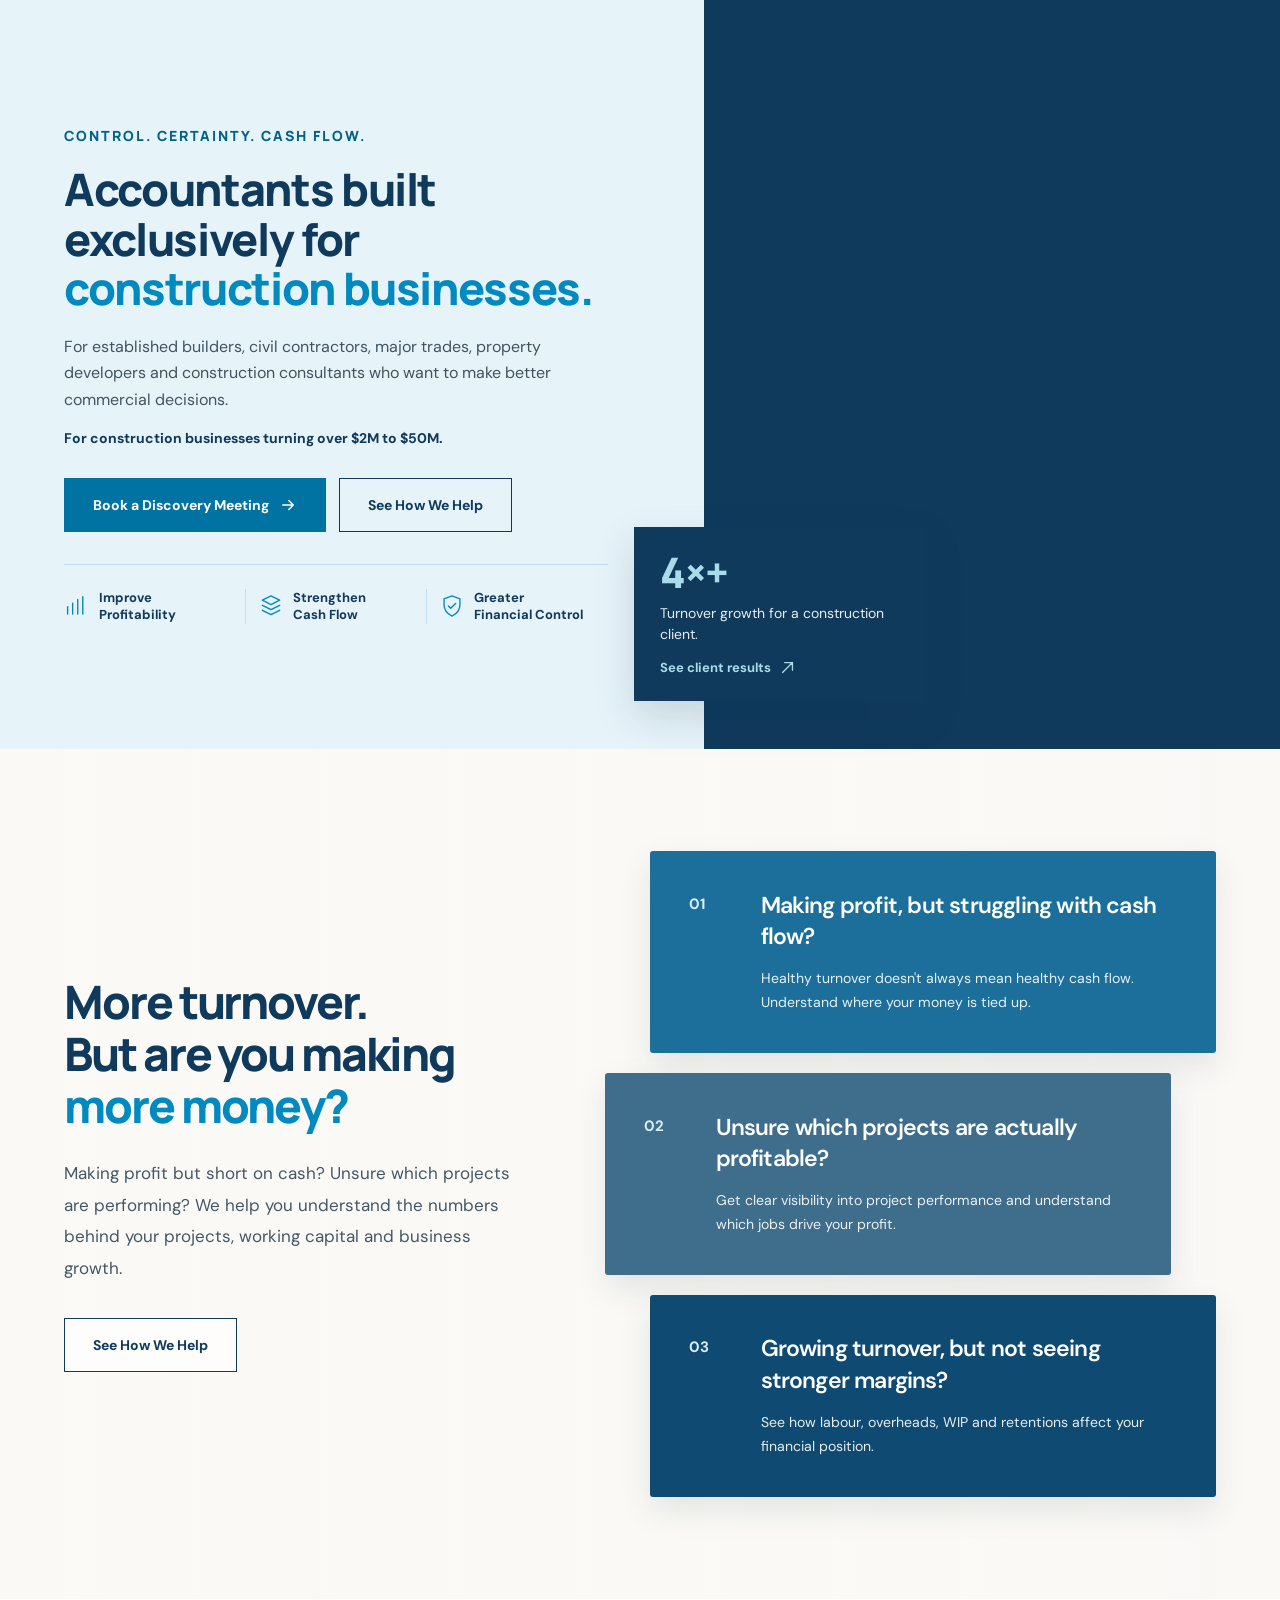
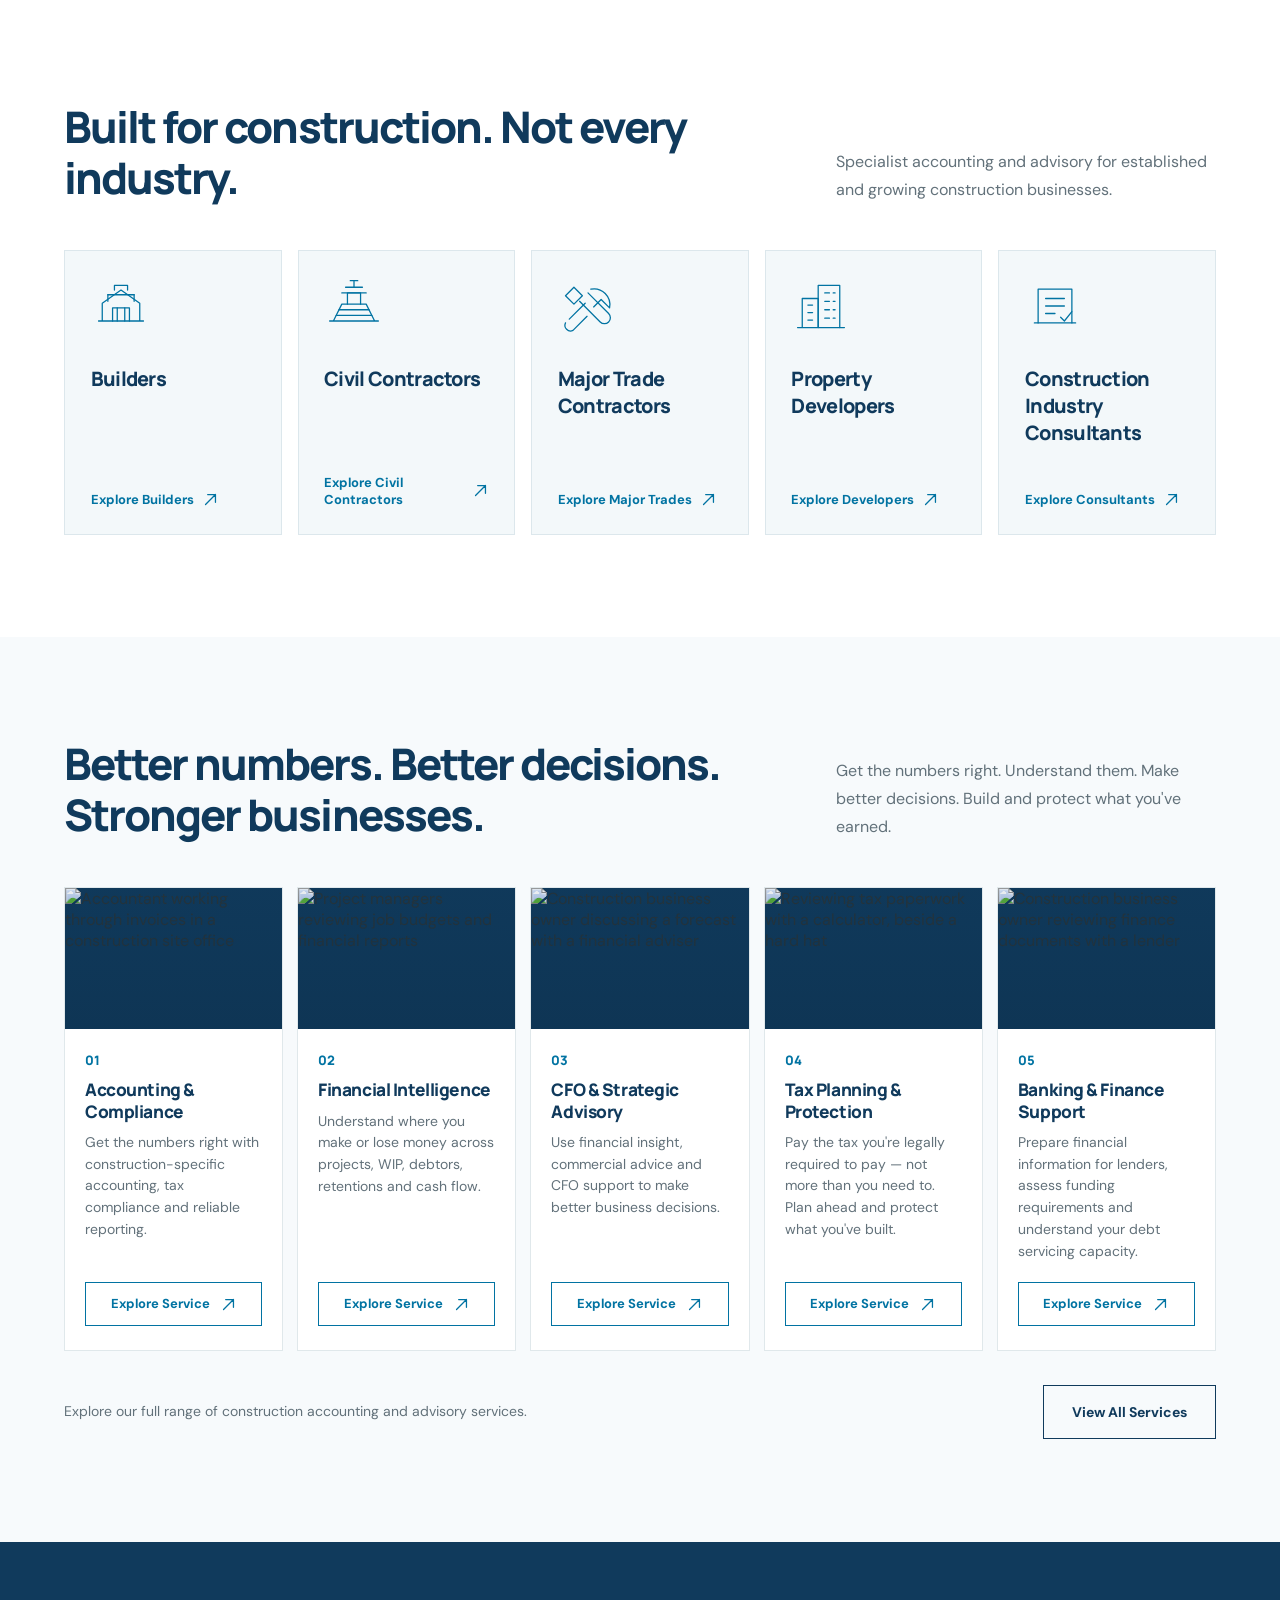
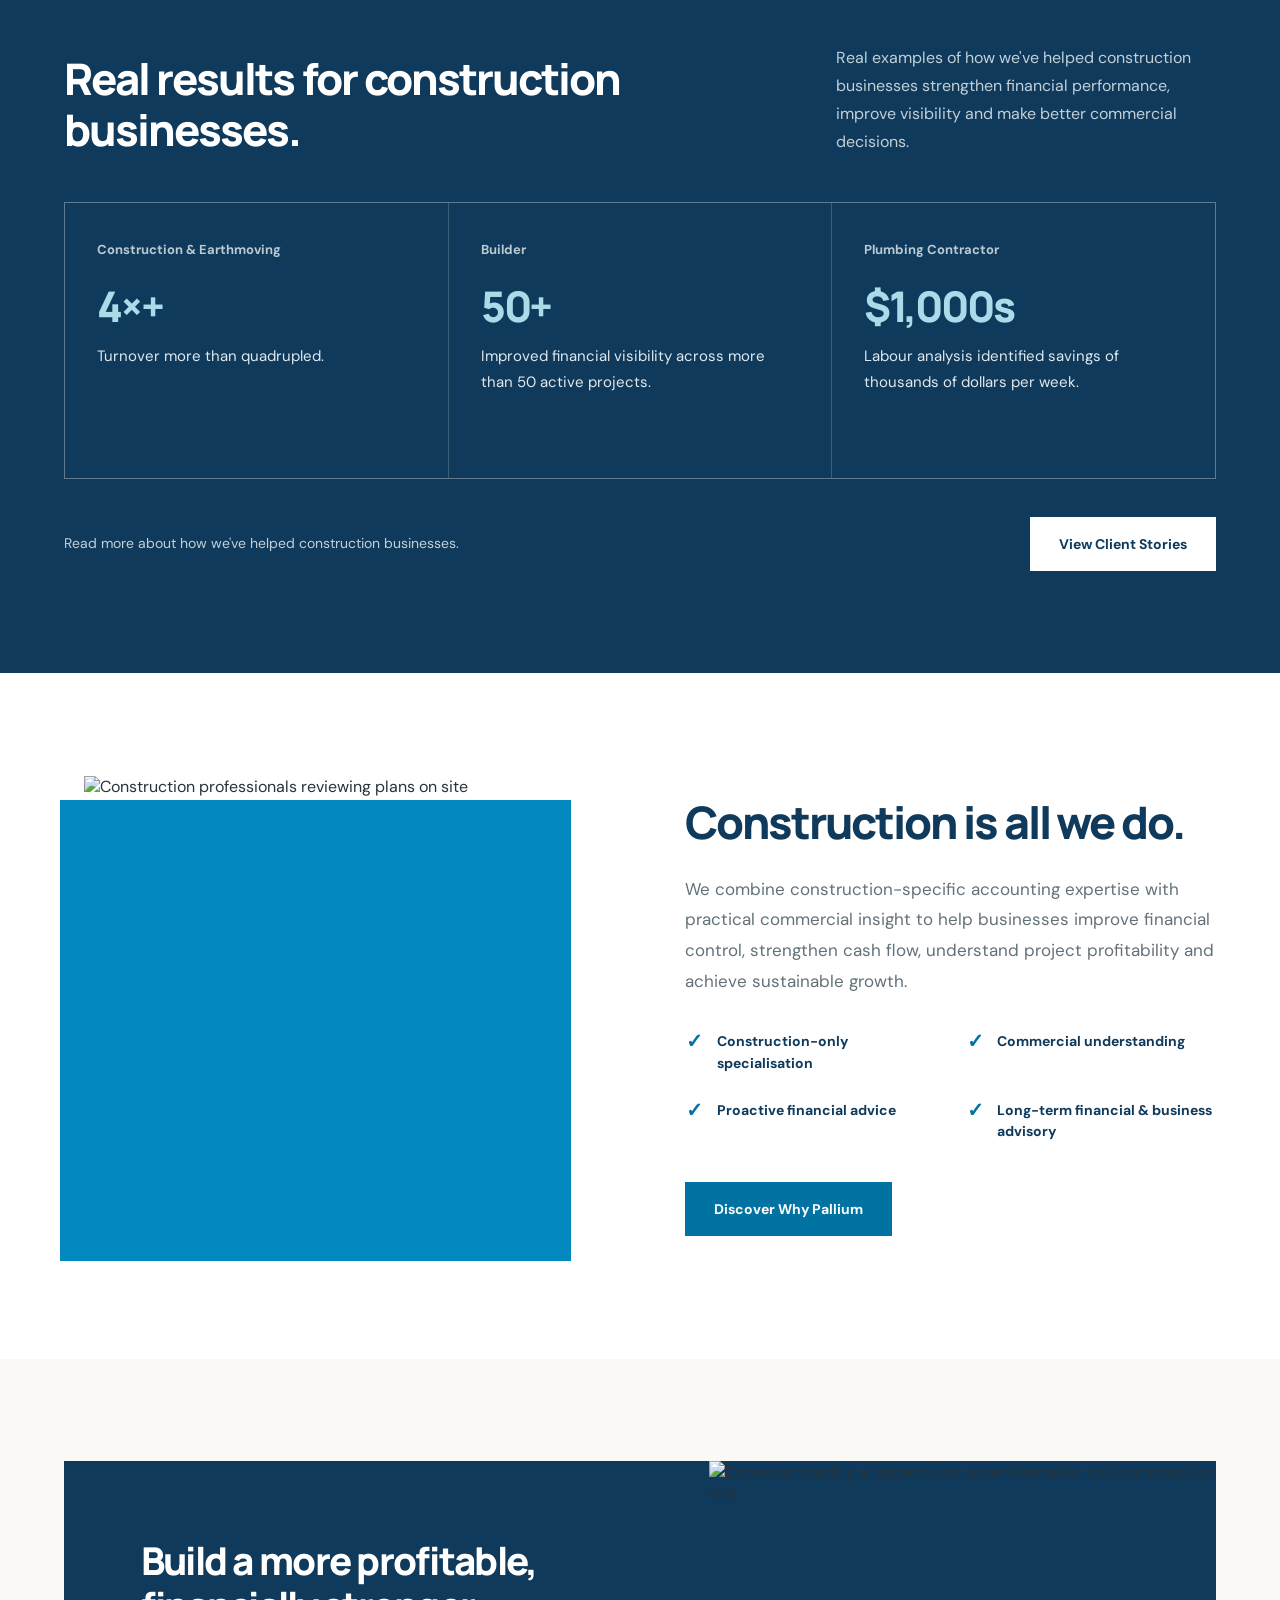
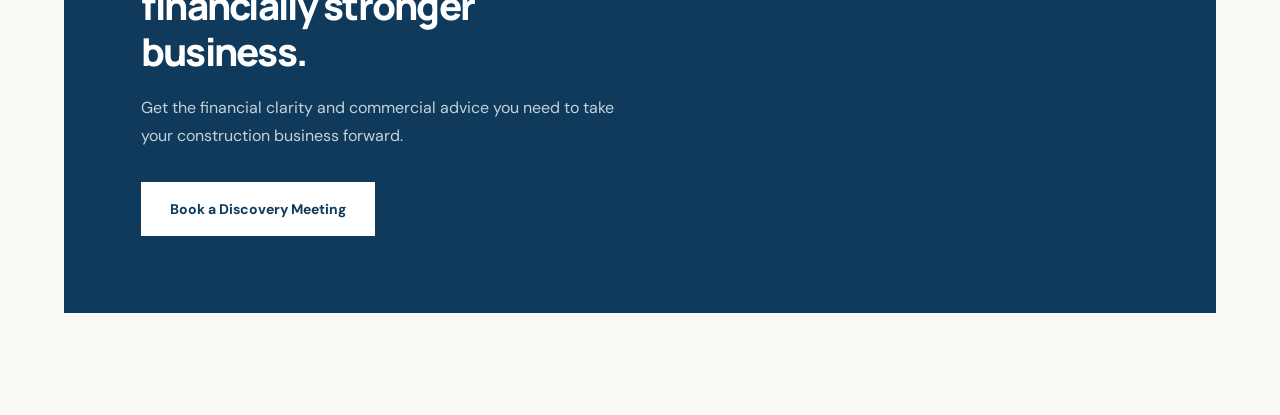
==== commit ad543646: "Add files via upload" ====
--- a/index.html
+++ b/index.html
@@ -1,4 +1,3 @@
-
 <!DOCTYPE html>
 <html lang="en-AU">
 <head>
@@ -6,11 +5,21 @@
   <meta name="viewport" content="width=device-width, initial-scale=1.0">
 
   <title>Pallium | Construction Accountants &amp; Business Advisory</title>
-  <meta name="description" content="Specialist construction accounting, financial intelligence and advisory for builders, civil contractors, major trades and property developers.">
+  <meta name="description" content="Specialist construction accounting, financial intelligence and advisory for builders, civil contractors, major trades, property developers and construction industry consultants.">
 
   <link rel="preconnect" href="https://fonts.googleapis.com">
   <link rel="preconnect" href="https://fonts.gstatic.com" crossorigin>
   <link href="https://fonts.googleapis.com/css2?family=DM+Sans:wght@400;500;600;700&family=Manrope:wght@400;500;600;700;800&display=swap" rel="stylesheet">
+
+  <script>
+    /* Only hide content for animation when the browser can reveal it again */
+    if (
+      "IntersectionObserver" in window &&
+      !window.matchMedia("(prefers-reduced-motion: reduce)").matches
+    ) {
+      document.documentElement.classList.add("js-anim");
+    }
+  </script>
 
   <style>
     /* =========================================
@@ -18,10 +27,11 @@
     ========================================= */
 
     :root {
-      --navy: #173345;
-      --navy-dark: #102b3b;
-      --blue: #087b9f;
-      --blue-dark: #056380;
+      --navy: #103a5c;
+      --navy-dark: #0b2c47;
+      --blue: #0173a2;
+      --brand: #0189c0;
+      --blue-dark: #016188;
       --sky: #a9dbe8;
       --ivory: #faf9f6;
       --light: #f4f8fa;
@@ -32,13 +42,9 @@
       --body: "DM Sans", sans-serif;
       --container: 1360px;
       --gutter: clamp(22px, 5vw, 80px);
-      --header-height: 116px;
-      --header-scrolled-height: 100px;
-    }
-
-    *,
-    *::before,
-    *::after {
+    }
+
+    *, *::before, *::after {
       box-sizing: border-box;
       margin: 0;
       padding: 0;
@@ -46,7 +52,6 @@
 
     html {
       scroll-behavior: smooth;
-      scroll-padding-top: 112px;
     }
 
     body {
@@ -67,8 +72,7 @@
       cursor: pointer;
     }
 
-    img,
-    svg {
+    img, svg {
       display: block;
     }
 
@@ -204,9 +208,7 @@
       color: #fff;
     }
 
-    .text-link svg,
-    .industry-link svg,
-    .hero-proof-link svg {
+    .text-link svg, .industry-link svg, .hero-proof-link svg {
       width: 17px;
       height: 17px;
       flex-shrink: 0;
@@ -217,179 +219,6 @@
       stroke-linejoin: round;
     }
 
-    .skip-link {
-      position: fixed;
-      z-index: 2000;
-      top: -70px;
-      left: 20px;
-      padding: 12px 20px;
-      background: var(--navy);
-      color: #fff;
-    }
-
-    .skip-link:focus {
-      top: 15px;
-    }
-
-    /* =========================================
-       TOP BAR
-    ========================================= */
-
-    .topbar {
-      background: var(--navy-dark);
-      color: rgba(255,255,255,.85);
-      font-size: 12px;
-    }
-
-    .topbar-inner {
-      display: flex;
-      align-items: center;
-      justify-content: space-between;
-      gap: 20px;
-      min-height: 35px;
-    }
-
-    .topbar-links {
-      display: flex;
-      gap: 25px;
-    }
-
-    .topbar a:hover {
-      color: var(--sky);
-    }
-
-    /* =========================================
-       HEADER
-    ========================================= */
-
-    .header {
-      position: sticky;
-      top: 0;
-      z-index: 1000;
-      background: rgba(255,255,255,.97);
-      -webkit-backdrop-filter: blur(16px);
-      backdrop-filter: blur(16px);
-      border-bottom: 1px solid rgba(224,232,235,.85);
-      transition:
-        background .3s ease,
-        box-shadow .3s ease;
-    }
-
-    .header.scrolled {
-      background: rgba(255,255,255,.90);
-      box-shadow: 0 10px 30px rgba(16,43,59,.08);
-    }
-
-    .header-inner {
-      display: flex;
-      align-items: center;
-      gap: 30px;
-      height: var(--header-height);
-      transition: height .3s ease;
-    }
-
-    .header.scrolled .header-inner {
-      height: var(--header-scrolled-height);
-    }
-
-    .logo {
-      display: inline-flex;
-      align-items: center;
-      flex-shrink: 0;
-    }
-
-    .logo img {
-      width: auto;
-      height: 98px;
-      max-width: 270px;
-      object-fit: contain;
-      transition:
-        height .3s ease,
-        max-width .3s ease;
-    }
-
-    .header.scrolled .logo img {
-      height: 86px;
-      max-width: 245px;
-    }
-
-    .nav {
-      display: flex;
-      align-items: center;
-      gap: clamp(18px, 2vw, 32px);
-      margin-left: auto;
-    }
-
-    .nav > a:not(.nav-mobile-cta) {
-      color: var(--navy);
-      font-size: 14px;
-      font-weight: 700;
-      white-space: nowrap;
-      transition: color .2s ease;
-    }
-
-    .nav > a:hover,
-    .nav > a.active {
-      color: var(--blue);
-    }
-
-    .header-actions {
-      flex-shrink: 0;
-      padding-left: 25px;
-      border-left: 1px solid var(--border);
-    }
-
-    .header-actions .btn {
-      min-height: 50px;
-      padding-inline: 22px;
-      white-space: nowrap;
-    }
-
-    .nav-mobile-cta,
-    .menu-toggle {
-      display: none;
-    }
-
-    .menu-toggle {
-      align-items: center;
-      justify-content: center;
-      width: 48px;
-      height: 48px;
-      margin-left: auto;
-      border: 1px solid var(--navy);
-      background: rgba(255,255,255,.9);
-    }
-
-    .hamburger {
-      display: grid;
-      gap: 5px;
-      width: 22px;
-    }
-
-    .hamburger span {
-      width: 100%;
-      height: 2px;
-      background: var(--navy);
-      transition:
-        transform .2s ease,
-        opacity .2s ease;
-    }
-
-    .menu-toggle[aria-expanded="true"]
-    .hamburger span:nth-child(1) {
-      transform: translateY(7px) rotate(45deg);
-    }
-
-    .menu-toggle[aria-expanded="true"]
-    .hamburger span:nth-child(2) {
-      opacity: 0;
-    }
-
-    .menu-toggle[aria-expanded="true"]
-    .hamburger span:nth-child(3) {
-      transform: translateY(-7px) rotate(-45deg);
-    }
-
     /* =========================================
        HERO
     ========================================= */
@@ -429,7 +258,7 @@
     }
 
     .hero h1 span {
-      color: var(--blue);
+      color: var(--brand);
     }
 
     .hero-description {
@@ -485,7 +314,7 @@
       padding: 27px 30px;
       background: var(--navy);
       color: #fff;
-      box-shadow: 0 16px 38px rgba(16,43,59,.15);
+      box-shadow: 0 16px 38px rgba(11,44,71,.15);
       transition:
         background .2s ease,
         transform .2s ease;
@@ -529,6 +358,7 @@
     ========================================= */
 
     .problems {
+      overflow-x: clip;
       background-color: var(--ivory);
       background-image:
         linear-gradient(
@@ -536,7 +366,7 @@
           rgba(250,249,246,.95),
           rgba(250,249,246,.91)
         ),
-        url("https://images.unsplash.com/photo-1504307651254-35680f356dfd?auto=format&fit=crop&w=2200&q=85");
+        url("site-wide.jpg");
       background-size: cover;
       background-position: center;
     }
@@ -558,7 +388,7 @@
     }
 
     .problems-intro .section-title span {
-      color: var(--blue);
+      color: var(--brand);
     }
 
     .problems-intro .section-description {
@@ -594,17 +424,17 @@
     }
 
     .problem-card:nth-child(1) {
-      background: #376f8b;
+      background: #1c6f9b;
       margin-left: 45px;
     }
 
     .problem-card:nth-child(2) {
-      background: #607e91;
+      background: #3f6d8c;
       margin-right: 45px;
     }
 
     .problem-card:nth-child(3) {
-      background: #194b65;
+      background: #0f4a72;
       margin-left: 45px;
     }
 
@@ -764,8 +594,8 @@
       inset: 0;
       background: linear-gradient(
         180deg,
-        rgba(16,43,59,.08),
-        rgba(16,43,59,.35)
+        rgba(11,44,71,.08),
+        rgba(11,44,71,.35)
       );
       pointer-events: none;
     }
@@ -931,7 +761,7 @@
       position: absolute;
       z-index: -1;
       inset: 24px 24px -24px -24px;
-      background: var(--blue);
+      background: var(--brand);
     }
 
     .why-visual img {
@@ -994,8 +824,7 @@
     ========================================= */
 
     .final-cta {
-      padding-top: clamp(120px, 11vw, 170px);
-      padding-bottom: clamp(76px, 8vw, 116px);
+      padding: clamp(76px, 8vw, 116px) 0;
       background: var(--ivory);
     }
 
@@ -1012,8 +841,8 @@
     .final-cta-content {
       position: relative;
       z-index: 2;
-      width: 64%;
-      max-width: 710px;
+      width: 54%;
+      padding-right: clamp(20px, 3vw, 44px);
     }
 
     .final-cta h2 {
@@ -1038,195 +867,12 @@
       margin-top: 32px;
     }
 
-    .final-cta-person {
-      position: absolute;
-      z-index: 1;
-      right: 3%;
-      bottom: 0;
-      width: min(41%, 500px);
-      height: auto;
-      max-height: 540px;
-      object-fit: contain;
-      object-position: bottom center;
-      pointer-events: none;
-      filter: drop-shadow(
-        -12px 8px 22px rgba(9,31,43,.12)
-      );
-    }
-
-    /* =========================================
-       FOOTER
-    ========================================= */
-
-    .footer {
-      padding: 72px 0 28px;
-      background: var(--navy-dark);
-      color: #c1cfd6;
-    }
-
-    .footer-grid {
-      display: grid;
-      grid-template-columns: 1.5fr repeat(3,1fr);
-      gap: clamp(30px, 5vw, 70px);
-    }
-
-    .footer-logo {
-      width: auto;
-      height: 72px;
-      max-width: 200px;
-      object-fit: contain;
-      padding: 6px;
-      background: #fff;
-    }
-
-    .footer-about {
-      max-width: 340px;
-      margin-top: 24px;
-      color: #c1cfd6;
-      font-size: 14px;
-      line-height: 1.8;
-    }
-
-    .footer h4 {
-      margin-bottom: 20px;
-      color: #fff;
-      font-size: 14px;
-      font-weight: 700;
-    }
-
-    .footer ul {
-      display: grid;
-      gap: 12px;
-      list-style: none;
-      font-size: 14px;
-      line-height: 1.5;
-    }
-
-    .footer ul a:hover {
-      color: var(--sky);
-    }
-
-    .footer-bottom {
-      display: flex;
-      justify-content: space-between;
-      flex-wrap: wrap;
-      gap: 15px;
-      margin-top: 60px;
-      padding-top: 24px;
-      border-top: 1px solid rgba(255,255,255,.13);
-      color: #9fb1bb;
-      font-size: 12px;
-    }
-
-    /* =========================================
-       MOBILE BOOKING BAR
-    ========================================= */
-
-    .mobile-cta {
-      display: none;
-      position: fixed;
-      z-index: 900;
-      left: 0;
-      right: 0;
-      bottom: 0;
-      padding:
-        12px 18px
-        calc(12px + env(safe-area-inset-bottom, 0px));
-      background: #fff;
-      border-top: 1px solid var(--border);
-      box-shadow: 0 -6px 24px rgba(0,0,0,.08);
-      transition: transform .25s ease;
-    }
-
-    .mobile-cta .btn {
-      width: 100%;
-    }
-
-    .mobile-cta.hidden {
-      transform: translateY(110%);
-    }
-
     /* =========================================
        RESPONSIVE
     ========================================= */
 
-    @media (max-width: 1380px) {
-      .nav {
-        gap: 18px;
-      }
-
-      .header-actions {
-        padding-left: 18px;
-      }
-
-      .header-actions .btn {
-        padding-inline: 18px;
-        font-size: 13px;
-      }
-    }
-
     @media (max-width: 1200px) {
-      :root {
-        --header-height: 100px;
-        --header-scrolled-height: 90px;
-      }
-
-      .logo img {
-        height: 86px;
-        max-width: 235px;
-      }
-
-      .header.scrolled .logo img {
-        height: 77px;
-        max-width: 215px;
-      }
-
-      .menu-toggle {
-        display: flex;
-      }
-
-      .header-actions {
-        display: none;
-      }
-
-      .nav {
-        display: none;
-        position: absolute;
-        top: 100%;
-        left: 0;
-        right: 0;
-        flex-direction: column;
-        align-items: stretch;
-        gap: 0;
-        margin: 0;
-        padding: 14px var(--gutter) 28px;
-        background: rgba(255,255,255,.97);
-        border-bottom: 1px solid var(--border);
-        box-shadow: 0 18px 28px rgba(0,0,0,.08);
-        max-height: calc(100svh - 100px);
-        overflow-y: auto;
-      }
-
-      .nav.is-open {
-        display: flex;
-      }
-
-      .nav > a:not(.nav-mobile-cta) {
-        padding: 17px 0;
-        border-bottom: 1px solid var(--border);
-        font-size: 16px;
-      }
-
-      .nav .nav-mobile-cta {
-        display: flex;
-        margin-top: 18px;
-        padding: 16px;
-        background: var(--blue);
-        color: #fff;
-      }
-
-      .industry-grid,
-      .service-grid {
+      .industry-grid, .service-grid {
         grid-template-columns: repeat(2, minmax(0,1fr));
       }
 
@@ -1241,15 +887,10 @@
       .service-content {
         padding: 32px;
       }
-
-      .footer-grid {
-        grid-template-columns: repeat(2,1fr);
-      }
     }
 
     @media (max-width: 960px) {
-      .hero,
-      .hero-grid {
+      .hero, .hero-grid {
         min-height: 0;
       }
 
@@ -1272,8 +913,7 @@
         bottom: 28px;
       }
 
-      .problems-layout,
-      .why-layout {
+      .problems-layout, .why-layout {
         grid-template-columns: 1fr;
         gap: 55px;
       }
@@ -1309,44 +949,11 @@
       }
 
       .final-cta-content {
-        width: 63%;
-      }
-
-      .final-cta-person {
-        right: 0;
-        width: 42%;
+        width: 56%;
       }
     }
 
     @media (max-width: 650px) {
-      :root {
-        --header-height: 82px;
-        --header-scrolled-height: 76px;
-      }
-
-      html {
-        scroll-padding-top: 86px;
-      }
-
-      body {
-        padding-bottom:
-          calc(80px + env(safe-area-inset-bottom, 0px));
-      }
-
-      .topbar {
-        display: none;
-      }
-
-      .logo img {
-        height: 73px;
-        max-width: 200px;
-      }
-
-      .header.scrolled .logo img {
-        height: 67px;
-        max-width: 190px;
-      }
-
       .section {
         padding: 72px 0;
       }
@@ -1427,8 +1034,7 @@
         font-size: 22px;
       }
 
-      .industry-grid,
-      .service-grid {
+      .industry-grid, .service-grid {
         grid-template-columns: 1fr;
       }
 
@@ -1454,8 +1060,7 @@
         font-size: 22px;
       }
 
-      .service-content .text-link,
-      .services-bottom .btn {
+      .service-content .text-link, .services-bottom .btn {
         width: 100%;
       }
 
@@ -1498,21 +1103,8 @@
         font-size: clamp(29px, 8vw, 37px);
       }
 
-      .final-cta-person {
-        display: none;
-      }
-
       .final-cta .btn {
         width: 100%;
-      }
-
-      .footer-grid {
-        grid-template-columns: 1fr;
-        gap: 40px;
-      }
-
-      .mobile-cta {
-        display: block;
       }
     }
 
@@ -1521,110 +1113,526 @@
         scroll-behavior: auto;
       }
 
-      *,
-      *::before,
-      *::after {
+      *, *::before, *::after {
         transition-duration: .01ms !important;
         animation-duration: .01ms !important;
       }
     }
+
+    /* =========================================
+       BRAND TAGLINE, 5-CARD GRIDS, FINAL CTA
+    ========================================= */
+
+    .hero-tagline {
+      margin-bottom: 22px;
+      color: var(--blue-dark);
+      font-family: var(--heading);
+      font-size: 14px;
+      font-weight: 800;
+      letter-spacing: .14em;
+      line-height: 1.5;
+    }
+
+    .industry-grid {
+      grid-template-columns: repeat(5, minmax(0,1fr));
+    }
+
+    .industry-card {
+      padding: clamp(22px, 2vw, 32px);
+    }
+
+    .industry-body {
+      display: flex;
+      flex: 1;
+      flex-direction: column;
+      align-items: flex-start;
+      margin-top: 30px;
+    }
+
+    .industry-link {
+      margin-top: auto;
+      padding-top: 17px;
+    }
+
+    /* Five service cards in one row on desktop */
+
+    .service-grid {
+      grid-template-columns: repeat(5, minmax(0,1fr));
+      gap: 14px;
+    }
+
+    @media (min-width: 1201px) {
+      .service-image {
+        height: clamp(140px, 11vw, 170px);
+      }
+
+      .service-content {
+        padding: 22px 20px 24px;
+      }
+
+      .service-number {
+        font-size: 13px;
+      }
+
+      .service-content h3 {
+        margin-top: 10px;
+        font-size: clamp(17px, 1.35vw, 20px);
+        line-height: 1.25;
+        letter-spacing: -.025em;
+      }
+
+      .service-content p {
+        margin-top: 10px;
+        margin-bottom: 20px;
+        font-size: 14px;
+        line-height: 1.55;
+      }
+
+      .service-content .text-link {
+        align-self: stretch;
+        min-height: 44px;
+        padding: 0 12px;
+      }
+    }
+
+    .final-cta-photo {
+      position: absolute;
+      z-index: 1;
+      inset: 0 0 0 auto;
+      width: 44%;
+      height: 100%;
+      object-fit: cover;
+      object-position: center;
+    }
+
+    @media (max-width: 1200px) {
+      .industry-grid, .service-grid {
+        grid-template-columns: repeat(4, minmax(0,1fr));
+      }
+
+      .industry-card, .service-card, .service-card:nth-child(4) {
+        grid-column: span 2;
+      }
+
+      .industry-card {
+        min-height: 225px;
+      }
+
+      .industry-card:last-child, .service-card:last-child {
+        grid-column: 2 / span 2;
+      }
+    }
+
+    @media (max-width: 650px) {
+      .industry-grid, .service-grid {
+        grid-template-columns: 1fr;
+      }
+
+      .industry-card, .industry-card:last-child, .service-card, .service-card:nth-child(4), .service-card:last-child {
+        grid-column: auto;
+      }
+
+      .final-cta-photo {
+        display: none;
+      }
+
+      .final-cta-content {
+        padding-right: 0;
+      }
+    }
+
+    /* =========================================
+       HERO V2: LIGHT BLUE BAND WITH BOXED PHOTO
+    ========================================= */
+
+    .hero-v2 {
+      --hero-tint: #e6f3f9;
+      --hero-line: #c3dcea;
+      min-height: 0;
+      background: var(--hero-tint);
+      border-bottom: 0;
+    }
+
+    .hero-v2 .hero-grid {
+      grid-template-columns: 55% 45%;
+      align-items: center;
+      min-height: calc(100svh - 151px);
+      padding-block: clamp(36px, 5vh, 56px);
+    }
+
+    .hero-v2 .hero-content {
+      padding: 0 90px 0 0;
+    }
+
+    .hero-v2 .hero-tagline {
+      margin-bottom: 18px;
+      letter-spacing: .14em;
+    }
+
+    .hero-v2 h1 {
+      max-width: none;
+      font-size: clamp(34px, 3.5vw, 54px);
+      line-height: 1.1;
+      letter-spacing: -.03em;
+    }
+
+    .hero-v2 h1 span {
+      display: block;
+    }
+
+    @media (min-width: 651px) {
+      .hero-v2 h1 span {
+        white-space: nowrap;
+      }
+    }
+
+    .hero-v2 .hero-description {
+      max-width: 600px;
+      margin-top: 22px;
+      color: #41545f;
+      font-size: clamp(16px, 1.15vw, 18px);
+      line-height: 1.65;
+    }
+
+    .hero-v2 .hero-actions {
+      margin-top: 28px;
+    }
+
+    .hero-v2 .hero-primary-cta svg {
+      width: 18px;
+      height: 18px;
+      fill: none;
+      stroke: currentColor;
+      stroke-width: 2;
+      stroke-linecap: round;
+      stroke-linejoin: round;
+    }
+
+    .hero-benefits {
+      display: grid;
+      grid-template-columns: repeat(3, minmax(0, 1fr));
+      margin-top: 32px;
+      padding-top: 24px;
+      border-top: 1px solid var(--hero-line);
+    }
+
+    .hero-benefit {
+      display: flex;
+      align-items: center;
+      gap: 12px;
+      padding: 0 16px;
+      border-left: 1px solid var(--hero-line);
+      color: var(--navy);
+      font-size: 14px;
+      font-weight: 700;
+      line-height: 1.35;
+    }
+
+    .hero-benefit:first-child {
+      padding-left: 0;
+      border-left: 0;
+    }
+
+    .hero-benefit svg {
+      width: 30px;
+      height: 30px;
+      flex: 0 0 30px;
+      fill: none;
+      stroke: var(--brand);
+      stroke-width: 1.9;
+      stroke-linecap: round;
+      stroke-linejoin: round;
+    }
+
+    .hero-v2 .hero-note {
+      max-width: none;
+      margin-top: 14px;
+      padding-top: 0;
+      border-top: 0;
+      font-size: 14px;
+    }
+
+    /* Photo: straight edges, flush to the top, right and bottom of the hero */
+
+    .hero-visual {
+      position: absolute;
+      inset: 0 0 0 auto;
+      width: 45%;
+    }
+
+    .hero-v2 .hero-media {
+      position: absolute;
+      inset: 0;
+      width: 100%;
+      height: 100%;
+    }
+
+    /* Keep the people and skyline in view; the plain floor sits behind the card */
+
+    .hero-v2 .hero-media > img {
+      object-position: center 20%;
+    }
+
+    @media (max-width: 960px) {
+      .hero-v2 .hero-media > img {
+        object-position: center 10%;
+      }
+    }
+
+    .hero-v2 .hero-proof {
+      left: -70px;
+      bottom: 48px;
+      width: 290px;
+      padding: 24px 26px;
+    }
+
+    .hero-v2 .hero-proof strong {
+      font-size: 42px;
+      letter-spacing: -.03em;
+    }
+
+    .hero-v2 .hero-proof p {
+      margin-top: 10px;
+      line-height: 1.5;
+    }
+
+    .hero-v2 .hero-proof-link {
+      margin-top: 14px;
+    }
+
+    @media (min-width: 961px) and (max-height: 800px) {
+      .hero-v2 h1 {
+        font-size: clamp(34px, 3.3vw, 48px);
+      }
+
+      .hero-v2 .hero-description {
+        margin-top: 16px;
+        font-size: 15px;
+        line-height: 1.55;
+      }
+
+      .hero-v2 .hero-actions {
+        margin-top: 20px;
+      }
+
+      .hero-benefits {
+        margin-top: 22px;
+        padding-top: 18px;
+      }
+
+      .hero-v2 .hero-note {
+        margin-top: 10px;
+      }
+    }
+
+    @media (max-width: 1320px) {
+      .hero-benefit {
+        gap: 9px;
+        padding: 0 12px;
+        font-size: 13px;
+      }
+
+      .hero-benefit svg {
+        width: 26px;
+        height: 26px;
+        flex-basis: 26px;
+      }
+    }
+
+    @media (max-width: 1120px) {
+      .hero-v2 .hero-content {
+        padding-right: 48px;
+      }
+
+      .hero-v2 .hero-proof {
+        left: 0;
+        bottom: 0;
+      }
+
+      .hero-benefit {
+        padding: 0 10px;
+        font-size: 13px;
+      }
+
+      .hero-benefit svg {
+        width: 26px;
+        height: 26px;
+        flex-basis: 26px;
+      }
+    }
+
+    @media (max-width: 960px) {
+      .hero-v2 .hero-grid {
+        display: flex;
+        flex-direction: column;
+        align-items: stretch;
+        gap: 36px;
+        min-height: 0;
+        padding-block: 48px 0;
+      }
+
+      .hero-v2 .hero-content {
+        padding-right: 0;
+      }
+
+      .hero-visual {
+        position: relative;
+        inset: auto;
+        width: auto;
+        height: 420px;
+        margin-inline: calc(var(--gutter) * -1);
+      }
+    }
+
+    @media (max-width: 650px) {
+      .hero-v2 .hero-grid {
+        padding-block: 36px 0;
+      }
+
+      .hero-v2 h1 {
+        font-size: clamp(34px, 9.5vw, 42px);
+      }
+
+      .hero-break {
+        display: none;
+      }
+
+      .hero-v2 .hero-actions .btn {
+        width: 100%;
+      }
+
+      .hero-benefits {
+        grid-template-columns: 1fr;
+        gap: 14px;
+      }
+
+      .hero-benefit, .hero-benefit:first-child {
+        padding: 0;
+        border-left: 0;
+      }
+
+      .hero-benefit br {
+        display: none;
+      }
+
+      .hero-visual {
+        height: 340px;
+      }
+
+      .hero-v2 .hero-proof {
+        max-width: 100%;
+        width: 260px;
+        padding: 20px 22px;
+      }
+    }
+
+    /* =========================================
+       SCROLL ANIMATIONS
+       Uses opacity and translate so the existing
+       card hover transforms keep working.
+    ========================================= */
+
+    .js-anim .hero-content > *, .js-anim .hero-proof, .js-anim .section-heading, .js-anim .problems-intro, .js-anim .problem-card, .js-anim .industry-card, .js-anim .service-card, .js-anim .services-bottom, .js-anim .result-card, .js-anim .results-bottom, .js-anim .why-visual, .js-anim .why-content, .js-anim .final-cta-inner {
+      opacity: 0;
+      translate: 0 28px;
+      transition:
+        opacity .9s cubic-bezier(.25,.1,.25,1) var(--reveal-delay, 0ms),
+        translate .9s cubic-bezier(.25,.1,.25,1) var(--reveal-delay, 0ms),
+        transform .25s ease,
+        box-shadow .25s ease,
+        background .25s ease,
+        border-color .25s ease;
+    }
+
+    /* Directional movement for the larger blocks */
+
+    .js-anim .why-content {
+      translate: 40px 0;
+    }
+
+    .js-anim .why-visual {
+      translate: -40px 0;
+    }
+
+    /* Problem cards: wipe open from the right edge towards the left */
+
+    .js-anim .problem-card {
+      translate: 60px 0;
+      clip-path: inset(-60px -60px -60px 100%);
+      transition:
+        opacity .7s ease var(--reveal-delay, 0ms),
+        translate 1.3s cubic-bezier(.25,.1,.25,1) var(--reveal-delay, 0ms),
+        clip-path 1.3s cubic-bezier(.25,.1,.25,1) var(--reveal-delay, 0ms);
+    }
+
+    .js-anim .problem-card.is-visible {
+      clip-path: inset(-60px -60px -60px -60px);
+    }
+
+    .js-anim .final-cta-inner {
+      translate: 0 40px;
+    }
+
+    .js-anim .is-visible.is-visible.is-visible {
+      opacity: 1;
+      translate: none;
+    }
+
+    /* Hero photo drifts slowly as the page scrolls */
+
+    .js-anim .hero-v2 .hero-media > img {
+      transform: translate3d(0, var(--hero-shift, 0px), 0) scale(1.08);
+      will-change: transform;
+    }
+
+    @media (max-width: 650px) {
+      .js-anim .why-content, .js-anim .why-visual {
+        translate: 0 24px;
+      }
+
+      .js-anim .problem-card {
+        translate: 40px 0;
+      }
+    }
   </style>
+
+  <link rel="stylesheet" href="layout.css">
 </head>
 
 <body>
 
-  <a href="#main" class="skip-link">Skip to content</a>
-
-  <!-- TOP BAR -->
-  <div class="topbar">
-    <div class="container topbar-inner">
-      <span>
-        Construction accounting, financial intelligence and advisory
-      </span>
-
-      <div class="topbar-links">
-        <a href="insights.html">Insights</a>
-        <a href="/contact">Contact Us</a>
-      </div>
-    </div>
-  </div>
-
-  <!-- HEADER -->
-  <header class="header" id="site-header">
-    <div class="container header-inner">
-
-      <a
-        href="index.html"
-        class="logo"
-        aria-label="Pallium Construction Accountants home"
-      >
-        <img
-          src="pal-logo.png"
-          alt="Pallium Construction Accountants"
-          width="270"
-          height="98"
-        >
-      </a>
-
-      <nav class="nav" id="main-nav" aria-label="Main navigation">
-        <a href="index.html" class="active" aria-current="page">Home</a>
-        <a href="who-we-help.html">Who We Help</a>
-        <a href="how-we-help.html">How We Help</a>
-        <a href="why-pallium.html">Why Pallium</a>
-        <a href="client-stories.html">Client Stories</a>
-        <a href="insights.html">Insights</a>
-
-        <a href="/discovery-meeting" class="btn btn-primary nav-mobile-cta">
-          Book a Discovery Meeting
-        </a>
-      </nav>
-
-      <div class="header-actions">
-        <a href="/discovery-meeting" class="btn btn-primary">
-          Book a Discovery Meeting
-        </a>
-      </div>
-
-      <button
-        class="menu-toggle"
-        type="button"
-        aria-label="Open menu"
-        aria-controls="main-nav"
-        aria-expanded="false"
-      >
-        <span class="hamburger" aria-hidden="true">
-          <span></span>
-          <span></span>
-          <span></span>
-        </span>
-      </button>
-
-    </div>
-  </header>
+  <script src="header.js"></script>
 
   <main id="main">
 
     <!-- HERO -->
-    <section class="hero" id="home">
+    <section class="hero hero-v2" id="home">
 
       <div class="container hero-grid">
         <div class="hero-content">
 
+          <p class="hero-tagline">CONTROL. CERTAINTY. CASH FLOW.</p>
+
           <h1>
-            Accountants built exclusively for
+            Accountants built <br class="hero-break">exclusively for
             <span>construction businesses.</span>
           </h1>
 
           <p class="hero-description">
-            For established builders, civil contractors,
-            major trades and property developers ready
-            to improve profit, cash flow and financial
-            control — and make better commercial decisions.
+            For established builders, civil contractors, major trades, property developers
+            and construction consultants who want to make better commercial decisions.
           </p>
 
+          <p class="hero-note">
+            For construction businesses turning over $2M to $50M.
+          </p>
+
           <div class="hero-actions">
-            <a href="/discovery-meeting" class="btn btn-primary">
-              Book a Discovery Meeting
+            <a href="/discovery-meeting" class="btn btn-primary hero-primary-cta">
+              <span>Book a Discovery Meeting</span>
+              <svg viewBox="0 0 24 24" aria-hidden="true">
+                <path d="M5 12h14M13 6l6 6-6 6"/>
+              </svg>
             </a>
 
             <a href="#services" class="btn btn-outline">
@@ -1632,34 +1640,54 @@
             </a>
           </div>
 
-          <p class="hero-note">
-            For established and growing construction businesses
-            turning over $3M to $50M+.
-          </p>
-
+          <div class="hero-benefits" aria-label="Key outcomes">
+            <div class="hero-benefit">
+              <svg viewBox="0 0 36 36" aria-hidden="true">
+                <path d="M5 29V19M12 29V14M19 29V9M26 29V5"/>
+              </svg>
+              <span>Improve <br>Profitability</span>
+            </div>
+
+            <div class="hero-benefit">
+              <svg viewBox="0 0 36 36" aria-hidden="true">
+                <path d="m18 4 12 6-12 6L6 10l12-6Z"/>
+                <path d="m6 17 12 6 12-6M6 24l12 6 12-6"/>
+              </svg>
+              <span>Strengthen <br>Cash Flow</span>
+            </div>
+
+            <div class="hero-benefit">
+              <svg viewBox="0 0 36 36" aria-hidden="true">
+                <path d="M18 4 29 8v8c0 7-4.8 13.1-11 16-6.2-2.9-11-9-11-16V8l11-4Z"/>
+                <path d="m13 18 3.2 3.2L23 14.4"/>
+              </svg>
+              <span>Greater <br>Financial Control</span>
+            </div>
+          </div>
+
+        </div>
+
+        <div class="hero-visual">
+          <div class="hero-media" aria-hidden="true">
+            <img
+              src="hero.png"
+              alt=""
+              fetchpriority="high"
+            >
+          </div>
+
+          <a href="#results" class="hero-proof" aria-label="See client results: 4 times plus turnover growth for a construction client">
+            <strong>4×+</strong>
+            <p>Turnover growth for a construction client.</p>
+            <span class="hero-proof-link">
+              See client results
+              <svg viewBox="0 0 24 24" aria-hidden="true">
+                <path d="M5 19 19 5M8 5h11v11"/>
+              </svg>
+            </span>
+          </a>
         </div>
       </div>
-
-      <div class="hero-media">
-        <img
-          src="https://images.unsplash.com/photo-1504307651254-35680f356dfd?auto=format&fit=crop&w=1800&q=85"
-          alt="Construction crew working on a commercial construction site"
-          fetchpriority="high"
-        >
-      </div>
-
-      <a href="#results" class="hero-proof">
-        <strong>4×+</strong>
-
-        <p>Turnover growth for a construction client.</p>
-
-        <span class="hero-proof-link">
-          Read the client story
-          <svg viewBox="0 0 24 24" aria-hidden="true">
-            <path d="M5 19 19 5M8 5h11v11"/>
-          </svg>
-        </span>
-      </a>
 
     </section>
 
@@ -1764,7 +1792,7 @@
 
         <div class="industry-grid">
 
-          <a href="/builders" class="industry-card">
+          <a href="who-we-help.html#builders" class="industry-card">
             <div class="industry-icon" aria-hidden="true">
               <svg viewBox="0 0 64 64">
                 <path d="M8 48h48M12 48V29l20-14 20 14v19"/>
@@ -1786,7 +1814,7 @@
             </div>
           </a>
 
-          <a href="/civil-contractors" class="industry-card">
+          <a href="who-we-help.html#civil-contractors" class="industry-card">
             <div class="industry-icon" aria-hidden="true">
               <svg viewBox="0 0 64 64">
                 <path d="M6 48h52M10 48l9-18h26l9 18"/>
@@ -1809,7 +1837,7 @@
             </div>
           </a>
 
-          <a href="/trade-contractors" class="industry-card">
+          <a href="who-we-help.html#trade-contractors" class="industry-card">
             <div class="industry-icon" aria-hidden="true">
               <svg viewBox="0 0 64 64">
                 <path d="M17 12 8 21l9 9 9-9-9-9Z"/>
@@ -1832,7 +1860,7 @@
             </div>
           </a>
 
-          <a href="/property-developers" class="industry-card">
+          <a href="who-we-help.html#property-developers" class="industry-card">
             <div class="industry-icon" aria-hidden="true">
               <svg viewBox="0 0 64 64">
                 <path d="M7 55h50M12 55V24h17v31"/>
@@ -1847,7 +1875,29 @@
               <h3>Property Developers</h3>
 
               <span class="industry-link">
-                Explore Property Developers
+                Explore Developers
+                <svg viewBox="0 0 24 24" aria-hidden="true">
+                  <path d="M5 19 19 5M8 5h11v11"/>
+                </svg>
+              </span>
+            </div>
+          </a>
+
+          <a href="who-we-help.html#construction-consultants" class="industry-card">
+            <div class="industry-icon" aria-hidden="true">
+              <svg viewBox="0 0 64 64">
+                <path d="M10 50h44"/>
+                <path d="M14 50V14h36v36"/>
+                <path d="M22 24h20M22 32h20M22 40h10"/>
+                <path d="m38 44 4 4 8-10"/>
+              </svg>
+            </div>
+
+            <div class="industry-body">
+              <h3>Construction Industry Consultants</h3>
+
+              <span class="industry-link">
+                Explore Consultants
                 <svg viewBox="0 0 24 24" aria-hidden="true">
                   <path d="M5 19 19 5M8 5h11v11"/>
                 </svg>
@@ -1884,8 +1934,8 @@
 
             <div class="service-image">
               <img
-                src="https://images.unsplash.com/photo-1503387762-592deb58ef4e?auto=format&fit=crop&w=1000&q=85"
-                alt="Construction project planning"
+                src="accounting.jpg"
+                alt="Accountant working through invoices in a construction site office"
                 loading="lazy"
               >
             </div>
@@ -1900,7 +1950,7 @@
                 accounting, tax compliance and reliable reporting.
               </p>
 
-              <a href="/construction-accounting" class="text-link">
+              <a href="how-we-help.html#construction-accounting" class="text-link">
                 Explore Service
 
                 <svg viewBox="0 0 24 24" aria-hidden="true">
@@ -1916,8 +1966,8 @@
 
             <div class="service-image">
               <img
-                src="https://images.unsplash.com/photo-1460925895917-afdab827c52f?auto=format&fit=crop&w=1000&q=85"
-                alt="Financial reporting and analysis"
+                src="financial-review.jpg"
+                alt="Project managers reviewing job budgets and financial reports"
                 loading="lazy"
               >
             </div>
@@ -1933,7 +1983,7 @@
                 retentions and cash flow.
               </p>
 
-              <a href="/financial-intelligence" class="text-link">
+              <a href="how-we-help.html#financial-intelligence" class="text-link">
                 Explore Service
 
                 <svg viewBox="0 0 24 24" aria-hidden="true">
@@ -1949,8 +1999,8 @@
 
             <div class="service-image">
               <img
-                src="https://images.unsplash.com/photo-1504917595217-d4dc5ebe6122?auto=format&fit=crop&w=1000&q=85"
-                alt="Construction professionals working on site"
+                src="advisory.jpg"
+                alt="Construction business owner discussing a forecast with a financial adviser"
                 loading="lazy"
               >
             </div>
@@ -1958,7 +2008,7 @@
             <div class="service-content">
               <span class="service-number">03</span>
 
-              <h3>Business Advisory</h3>
+              <h3>CFO &amp; Strategic Advisory</h3>
 
               <p>
                 Use financial insight, commercial
@@ -1966,7 +2016,7 @@
                 better business decisions.
               </p>
 
-              <a href="/business-advisory" class="text-link">
+              <a href="how-we-help.html#cfo-advisory" class="text-link">
                 Explore Service
 
                 <svg viewBox="0 0 24 24" aria-hidden="true">
@@ -1982,8 +2032,8 @@
 
             <div class="service-image">
               <img
-                src="https://images.unsplash.com/photo-1486406146926-c627a92ad1ab?auto=format&fit=crop&w=1000&q=85"
-                alt="Commercial property development"
+                src="tax.jpg"
+                alt="Reviewing tax paperwork with a calculator, beside a hard hat"
                 loading="lazy"
               >
             </div>
@@ -1999,7 +2049,40 @@
                 ahead and protect what you've built.
               </p>
 
-              <a href="/tax-planning" class="text-link">
+              <a href="how-we-help.html#tax-planning" class="text-link">
+                Explore Service
+
+                <svg viewBox="0 0 24 24" aria-hidden="true">
+                  <path d="M5 19 19 5M8 5h11v11"/>
+                </svg>
+              </a>
+            </div>
+
+          </article>
+
+          <!-- SERVICE 05 -->
+          <article class="service-card">
+
+            <div class="service-image">
+              <img
+                src="banking.jpg"
+                alt="Construction business owner reviewing finance documents with a lender"
+                loading="lazy"
+              >
+            </div>
+
+            <div class="service-content">
+              <span class="service-number">05</span>
+
+              <h3>Banking &amp; Finance Support</h3>
+
+              <p>
+                Prepare financial information for lenders,
+                assess funding requirements and understand
+                your debt servicing capacity.
+              </p>
+
+              <a href="how-we-help.html#banking-finance" class="text-link">
                 Explore Service
 
                 <svg viewBox="0 0 24 24" aria-hidden="true">
@@ -2036,8 +2119,7 @@
           </h2>
 
           <p class="section-description">
-            Real examples from builders and contractors.
-            Full case studies are subject to client approval.
+            Real examples of how we've helped construction businesses strengthen financial performance, improve visibility and make better commercial decisions.
           </p>
         </div>
 
@@ -2079,8 +2161,8 @@
 
         <div class="results-bottom">
           <p>
-            Explore the challenges, advice and outcomes
-            behind our client stories.
+            Read more about how we've helped
+            construction businesses.
           </p>
 
           <a href="client-stories.html" class="btn btn-white">
@@ -2097,8 +2179,8 @@
 
         <div class="why-visual">
           <img
-            src="https://images.unsplash.com/photo-1487958449943-2429e8be8625?auto=format&fit=crop&w=1400&q=85"
-            alt="Contemporary commercial building"
+            src="plans-review.jpg"
+            alt="Construction professionals reviewing plans on site"
             loading="lazy"
           >
         </div>
@@ -2109,11 +2191,7 @@
           </h2>
 
           <p class="section-description">
-            We combine construction-specific financial
-            knowledge with commercial understanding
-            and proactive advice to help you grow
-            profitably, plan tax and protect the
-            business and wealth you've built.
+            We combine construction-specific accounting expertise with practical commercial insight to help businesses improve financial control, strengthen cash flow, understand project profitability and achieve sustainable growth.
           </p>
 
           <div class="why-points">
@@ -2135,12 +2213,12 @@
 
             <div class="why-point">
               <span class="why-check" aria-hidden="true">✓</span>
-              <span>Construction-specific financial knowledge</span>
+              <span>Long-term financial &amp; business advisory</span>
             </div>
 
           </div>
 
-          <a href="why-pal.html" class="btn btn-primary">
+          <a href="why-pallium.html" class="btn btn-primary">
             Discover Why Pallium
           </a>
 
@@ -2173,9 +2251,9 @@
           </div>
 
           <img
-            src="cta-pal.png"
-            class="final-cta-person"
-            alt="Construction professional holding building plans"
+            src="final-cta.jpg"
+            class="final-cta-photo"
+            alt="Excavator loading a tipper truck on an Australian civil construction site"
             loading="lazy"
           >
 
@@ -2186,182 +2264,128 @@
 
   </main>
 
-  <!-- FOOTER -->
-  <footer class="footer">
-    <div class="container">
-
-      <div class="footer-grid">
-
-        <div>
-          <a href="index.html" aria-label="Pallium home">
-            <img
-              src="pal-logo.png"
-              class="footer-logo"
-              alt="Pallium Construction Accountants"
-              width="200"
-              height="72"
-            >
-          </a>
-
-          <p class="footer-about">
-            Accountants built exclusively
-            for construction businesses.
-          </p>
-        </div>
-
-        <div>
-          <h4>Who We Help</h4>
-
-          <ul>
-            <li><a href="/builders">Builders</a></li>
-            <li><a href="/civil-contractors">Civil Contractors</a></li>
-            <li><a href="/trade-contractors">Major Trades</a></li>
-            <li><a href="/property-developers">Developers</a></li>
-          </ul>
-        </div>
-
-        <div>
-          <h4>How We Help</h4>
-
-          <ul>
-            <li><a href="how-we-help.html">All Services</a></li>
-            <li><a href="/construction-accounting">Construction Accounting &amp; Tax</a></li>
-            <li><a href="/financial-intelligence">Financial Intelligence</a></li>
-            <li><a href="/business-advisory">Business Advisory</a></li>
-            <li><a href="/tax-planning">Tax Planning &amp; Protection</a></li>
-          </ul>
-        </div>
-
-        <div>
-          <h4>Pallium</h4>
-
-          <ul>
-            <li><a href="why-pal.html">Why Pallium</a></li>
-            <li><a href="client-stories.html">Client Stories</a></li>
-            <li><a href="insights.html">Insights</a></li>
-            <li><a href="/discovery-meeting">Book a Meeting</a></li>
-          </ul>
-        </div>
-
-      </div>
-
-      <div class="footer-bottom">
-        <span>
-          &copy; <span id="year"></span>
-          Pallium Construction Accountants.
-        </span>
-
-        <span>
-          Construction accounting,
-          financial intelligence and advisory.
-        </span>
-      </div>
-
-    </div>
-  </footer>
-
-  <!-- MOBILE BOOKING BAR -->
-  <div class="mobile-cta" id="mobile-cta">
-    <a href="/discovery-meeting" class="btn btn-primary">
-      Book a Discovery Meeting
-    </a>
-  </div>
-
-  <!-- JAVASCRIPT -->
+  <script src="footer.js"></script>
+
   <script>
-    /* Sticky header */
-
-    const header = document.getElementById("site-header");
-
-    function updateHeader() {
-      header.classList.toggle(
-        "scrolled",
-        window.scrollY > 30
-      );
-    }
-
-    window.addEventListener(
-      "scroll",
-      updateHeader,
-      { passive: true }
-    );
-
-    updateHeader();
-
-    /* Mobile navigation */
-
-    const menuToggle = document.querySelector(".menu-toggle");
-    const mainNav = document.getElementById("main-nav");
-
-    function closeMenu() {
-      mainNav.classList.remove("is-open");
-
-      menuToggle.setAttribute(
-        "aria-expanded",
-        "false"
-      );
-
-      menuToggle.setAttribute(
-        "aria-label",
-        "Open menu"
-      );
-    }
-
-    menuToggle.addEventListener("click", function () {
-      const isOpen = mainNav.classList.toggle("is-open");
-
-      menuToggle.setAttribute(
-        "aria-expanded",
-        String(isOpen)
-      );
-
-      menuToggle.setAttribute(
-        "aria-label",
-        isOpen ? "Close menu" : "Open menu"
-      );
-    });
-
-    mainNav.querySelectorAll("a").forEach(function (link) {
-      link.addEventListener("click", closeMenu);
-    });
-
-    document.addEventListener("keydown", function (event) {
-      if (event.key === "Escape") {
-        closeMenu();
-      }
-    });
-
-    window.addEventListener("resize", function () {
-      if (window.innerWidth > 1200) {
-        closeMenu();
-      }
-    });
-
-    /* Hide mobile booking bar at final CTA */
-
-    const mobileCTA = document.getElementById("mobile-cta");
-    const finalCTA = document.getElementById("contact");
-
-    if ("IntersectionObserver" in window) {
-      const ctaObserver = new IntersectionObserver(
-        function (entries) {
+    /* Reveal content as it scrolls into view */
+
+    if (document.documentElement.classList.contains("js-anim")) {
+      const revealSelector = [
+        ".hero-content > *",
+        ".hero-proof",
+        ".section-heading",
+        ".problems-intro",
+        ".problem-card",
+        ".industry-card",
+        ".service-card",
+        ".services-bottom",
+        ".result-card",
+        ".results-bottom",
+        ".why-visual",
+        ".why-content",
+        ".final-cta-inner"
+      ].join(",");
+
+      const revealItems = document.querySelectorAll(revealSelector);
+
+      /* Stagger items that sit side by side, one after another */
+      revealItems.forEach(function (item) {
+        const position = Array.prototype.indexOf.call(
+          item.parentElement.children,
+          item
+        );
+
+        item.style.setProperty(
+          "--reveal-delay",
+          item.classList.contains("problem-card")
+            ? position * 80 + "ms"
+            : Math.min(position * 110, 440) + "ms"
+        );
+      });
+
+      const revealObserver = new IntersectionObserver(
+        function (entries, observer) {
           entries.forEach(function (entry) {
-            mobileCTA.classList.toggle(
-              "hidden",
-              entry.isIntersecting
-            );
+            if (entry.isIntersecting) {
+              entry.target.classList.add("is-visible");
+              observer.unobserve(entry.target);
+
+              /* Remove the delay afterwards so hover stays instant */
+              window.setTimeout(function () {
+                entry.target.style.removeProperty("--reveal-delay");
+              }, 2000);
+            }
           });
         },
-        { threshold: 0.15 }
+        { threshold: 0.12, rootMargin: "0px 0px -6% 0px" }
       );
 
-      ctaObserver.observe(finalCTA);
-    }
-
-    /* Copyright year */
-
-    document.getElementById("year").textContent =
-      new Date().getFullYear();
+      revealItems.forEach(function (item) {
+        if (!item.classList.contains("problem-card")) {
+          revealObserver.observe(item);
+        }
+      });
+
+      /*
+        Problem cards start fully clipped, which the observer
+        reads as invisible, so check their position on scroll.
+      */
+
+      let pendingCards = Array.from(
+        document.querySelectorAll(".problem-card")
+      );
+
+      function revealProblemCards() {
+        pendingCards = pendingCards.filter(function (card) {
+          const inView =
+            card.getBoundingClientRect().top < window.innerHeight * 0.97;
+
+          if (inView) {
+            card.classList.add("is-visible");
+          }
+
+          return !inView;
+        });
+
+        if (!pendingCards.length) {
+          window.removeEventListener("scroll", revealProblemCards);
+          window.removeEventListener("resize", revealProblemCards);
+        }
+      }
+
+      window.addEventListener("scroll", revealProblemCards, { passive: true });
+      window.addEventListener("resize", revealProblemCards);
+      revealProblemCards();
+
+      /* Slow drift on the hero photo (desktop only) */
+
+      const heroPhoto = document.querySelector(".hero-v2 .hero-media > img");
+      let heroTicking = false;
+
+      function updateHeroPhoto() {
+        const shift = window.innerWidth > 960
+          ? Math.min(window.scrollY * 0.04, 30)
+          : 0;
+
+        heroPhoto.style.setProperty("--hero-shift", shift + "px");
+        heroTicking = false;
+      }
+
+      if (heroPhoto) {
+        window.addEventListener(
+          "scroll",
+          function () {
+            if (!heroTicking) {
+              heroTicking = true;
+              window.requestAnimationFrame(updateHeroPhoto);
+            }
+          },
+          { passive: true }
+        );
+
+        updateHeroPhoto();
+      }
+    }
   </script>
 
 </body>
